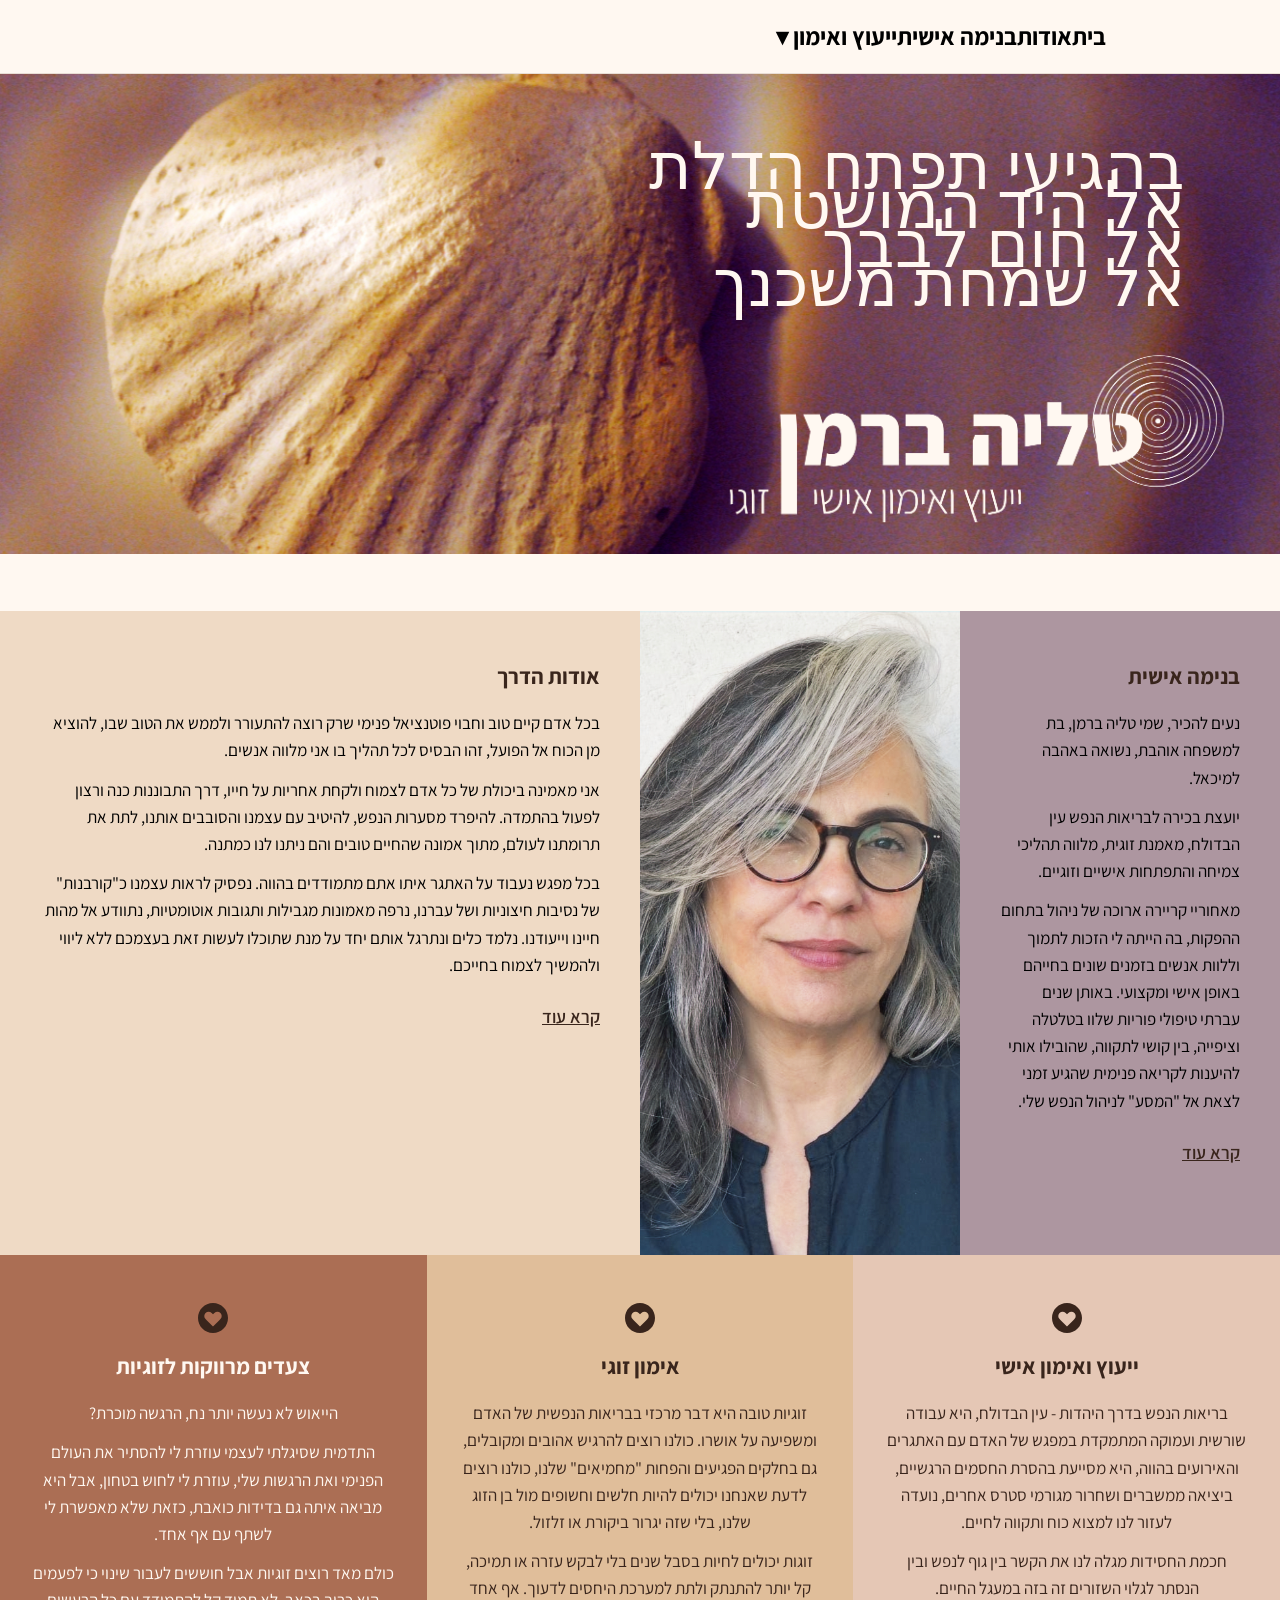
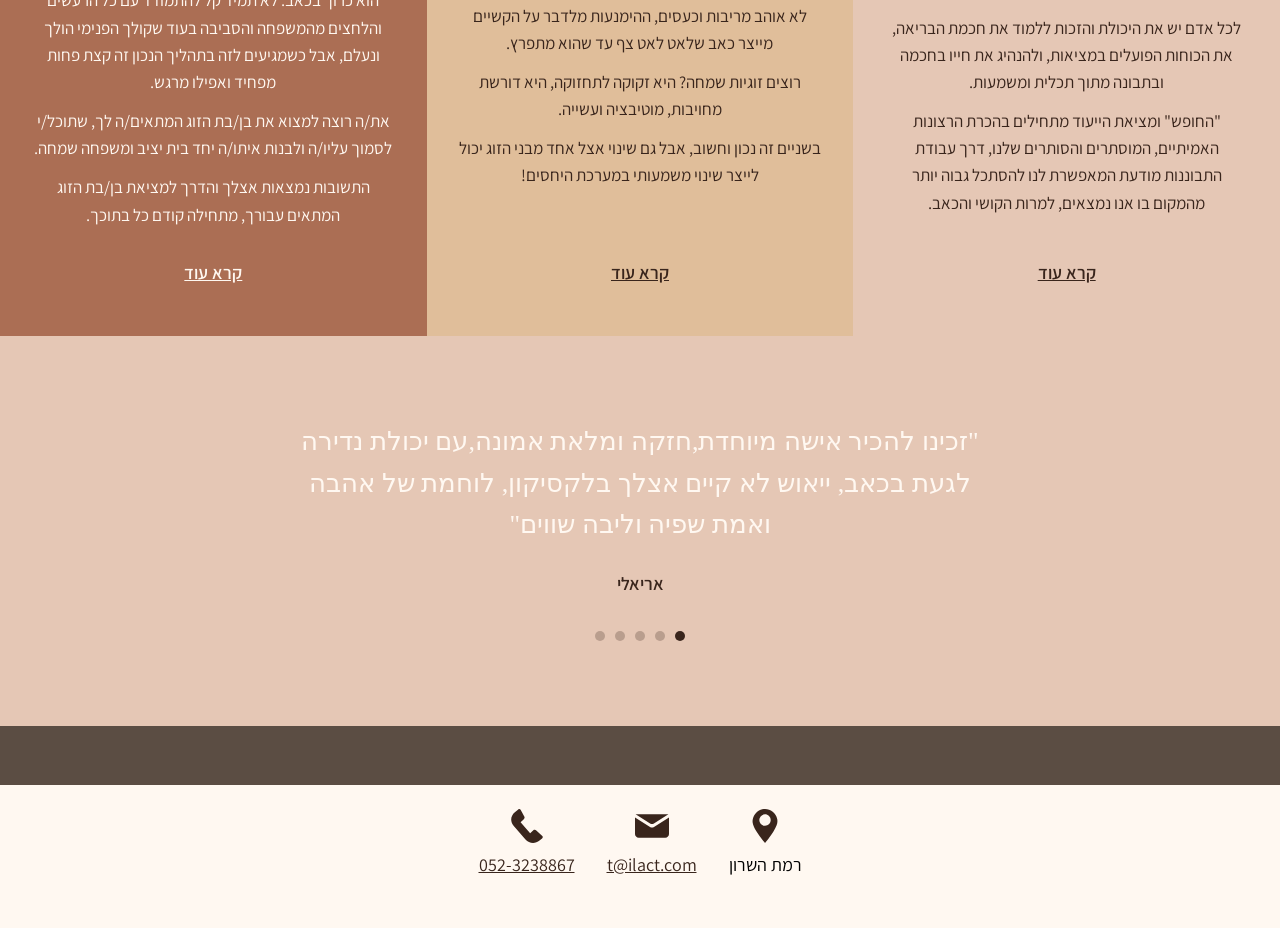
==== index.html @ 3b3e192f "fix: nav scroll behavior/spacing, hero-to-section gap, card icons, testimonials height, footer, and " ====
<!DOCTYPE html>
<html lang="he" dir="rtl">
<head>
  <meta charset="UTF-8">
  <meta name="viewport" content="width=device-width, initial-scale=1">
  <title>טליה ברמן ייעוץ ואימון אישי זוגי | עין הבדולח | רמת השרון</title>
  <meta name="description" content="טליה ברמן ייעוץ ואימון אישי זוגי, מאמינה ביכולת של כל אדם לצמוח ולקחת אחריות על חייו.">
  <meta name="google-site-verification" content="wvSyn234b7e5W_VghEFBSNyeBVhaJnIsU5LGIBHM6LA">
  <link rel="stylesheet" href="/css/style.css">
</head>
<body>

<nav class="site-nav">
  <div class="container">
    <ul class="nav-links">
      <li><a href="/">בית</a></li>
      <li><a href="/אודות-הדרך/">אודות</a></li>
      <li><a href="/אודות/">בנימה אישית</a></li>
      <li class="has-dropdown">
        <button class="dropdown-toggle" aria-expanded="false" aria-haspopup="true">ייעוץ ואימון ▾</button>
        <ul class="dropdown">
          <li><a href="/ייעוץ-אישי-עין-הבדולח/">ייעוץ אישי - עין הבדולח</a></li>
          <li><a href="/אימון-זוגי/">אימון זוגי</a></li>
          <li><a href="/מרווקות-לזוגיות/">מרווקות לזוגיות</a></li>
        </ul>
      </li>
    </ul>
  </div>
</nav>

<main>
  <div class="home-hero">
    <img class="home-hero-banner" src="/images/hero-banner.jpg" alt="">
    <p class="home-poem">
      בהגיעי תפתח הדלת<br>
      אל היד המושטת<br>
      אל חום לבבך<br>
      אל שמחת משכנך
    </p>
    <img class="home-logo" src="/images/logo.png" alt="טליה ברמן">
  </div>

  <!-- Row 1: About + Personal (2-column full-width) -->
  <div class="services-row1">
    <div class="service-col service-col--personal">
      <h2>בנימה אישית</h2>
      <p>נעים להכיר, שמי טליה ברמן, בת למשפחה אוהבת, נשואה באהבה למיכאל.</p>
      <p>יועצת בכירה לבריאות הנפש עין הבדולח, מאמנת זוגית, מלווה תהליכי צמיחה והתפתחות אישיים וזוגיים.</p>
      <p>מאחוריי קריירה ארוכה של ניהול בתחום ההפקות, בה הייתה לי הזכות לתמוך וללוות אנשים בזמנים שונים בחייהם באופן אישי ומקצועי. באותן שנים עברתי טיפולי פוריות שלוו בטלטלה וציפייה, בין קושי לתקווה, שהובילו אותי להיענות לקריאה פנימית שהגיע זמני לצאת אל "המסע" לניהול הנפש שלי.</p>
      <a class="read-more" href="/אודות/">קרא עוד</a>
    </div>
    <div class="service-col service-col--photo">
      <img src="/images/profile-photo.jpg" alt="טליה ברמן">
    </div>
    <div class="service-col service-col--about">
      <h2>אודות הדרך</h2>
      <p>בכל אדם קיים טוב וחבוי פוטנציאל פנימי שרק רוצה להתעורר ולממש את הטוב שבו, להוציא מן הכוח אל הפועל, זהו הבסיס לכל תהליך בו אני מלווה אנשים.</p>
      <p>אני מאמינה ביכולת של כל אדם לצמוח ולקחת אחריות על חייו, דרך התבוננות כנה ורצון לפעול בהתמדה. להיפרד מסערות הנפש, להיטיב עם עצמנו והסובבים אותנו, לתת את תרומתנו לעולם, מתוך אמונה שהחיים טובים והם ניתנו לנו כמתנה.</p>
      <p>בכל מפגש נעבוד על האתגר איתו אתם מתמודדים בהווה. נפסיק לראות עצמנו כ"קורבנות" של נסיבות חיצוניות ושל עברנו, נרפה מאמונות מגבילות ותגובות אוטומטיות, נתוודע אל מהות חיינו וייעודנו. נלמד כלים ונתרגל אותם יחד על מנת שתוכלו לעשות זאת בעצמכם ללא ליווי ולהמשיך לצמוח בחייכם.</p>
      <a class="read-more" href="/אודות-הדרך/">קרא עוד</a>
    </div>
  </div>

  <!-- Row 2: Three service cards (3-column full-width) -->
  <div class="services-row2">
    <div class="service-card service-card--counseling">
      <svg class="card-icon" viewBox="20 20 160 160" xmlns="http://www.w3.org/2000/svg" aria-hidden="true"><path d="M100.001 20C55.818 20 20 55.817 20 100s35.818 80 80.001 80C144.182 180 180 144.183 180 100s-35.818-80-79.999-80zm39.726 85.834l-7.253 7.254-32.472 32.472-32.472-32.472-7.256-7.254c-8.93-8.93-8.93-23.542 0-32.472s23.541-8.93 32.472 0l7.256 7.254 7.253-7.254c8.93-8.93 23.541-8.93 32.472 0s8.93 23.543 0 32.472z"/></svg>
      <h2>ייעוץ ואימון אישי</h2>
      <p>בריאות הנפש בדרך היהדות - עין הבדולח, היא עבודה שורשית ועמוקה המתמקדת במפגש של האדם עם האתגרים והאירועים בהווה, היא מסייעת בהסרת החסמים הרגשיים, ביציאה ממשברים ושחרור מגורמי סטרס אחרים, נועדה לעזור לנו למצוא כוח ותקווה לחיים.</p>
      <p>חכמת החסידות מגלה לנו את הקשר בין גוף לנפש ובין הנסתר לגלוי השזורים זה בזה במעגל החיים.</p>
      <p>לכל אדם יש את היכולת והזכות ללמוד את חכמת הבריאה, את הכוחות הפועלים במציאות, ולהנהיג את חייו בחכמה ובתבונה מתוך תכלית ומשמעות.</p>
      <p>"החופש" ומציאת הייעוד מתחילים בהכרת הרצונות האמיתיים, המוסתרים והסותרים שלנו, דרך עבודת התבוננות מודעת המאפשרת לנו להסתכל גבוה יותר מהמקום בו אנו נמצאים, למרות הקושי והכאב.</p>
      <a class="read-more" href="/ייעוץ-אישי-עין-הבדולח/">קרא עוד</a>
    </div>
    <div class="service-card service-card--couples">
      <svg class="card-icon" viewBox="20 20 160 160" xmlns="http://www.w3.org/2000/svg" aria-hidden="true"><path d="M100.001 20C55.818 20 20 55.817 20 100s35.818 80 80.001 80C144.182 180 180 144.183 180 100s-35.818-80-79.999-80zm39.726 85.834l-7.253 7.254-32.472 32.472-32.472-32.472-7.256-7.254c-8.93-8.93-8.93-23.542 0-32.472s23.541-8.93 32.472 0l7.256 7.254 7.253-7.254c8.93-8.93 23.541-8.93 32.472 0s8.93 23.543 0 32.472z"/></svg>
      <h2>אימון זוגי</h2>
      <p>זוגיות טובה היא דבר מרכזי בבריאות הנפשית של האדם ומשפיעה על אושרו. כולנו רוצים להרגיש אהובים ומקובלים, גם בחלקים הפגיעים והפחות "מחמיאים" שלנו, כולנו רוצים לדעת שאנחנו יכולים להיות חלשים וחשופים מול בן הזוג שלנו, בלי שזה יגרור ביקורת או זלזול.</p>
      <p>זוגות יכולים לחיות בסבל שנים בלי לבקש עזרה או תמיכה, קל יותר להתנתק ולתת למערכת היחסים לדעוך. אף אחד לא אוהב מריבות וכעסים, ההימנעות מלדבר על הקשיים מייצר כאב שלאט לאט צף עד שהוא מתפרץ.</p>
      <p>רוצים זוגיות שמחה? היא זקוקה לתחזוקה, היא דורשת מחויבות, מוטיבציה ועשייה.</p>
      <p>בשניים זה נכון וחשוב, אבל גם שינוי אצל אחד מבני הזוג יכול לייצר שינוי משמעותי במערכת היחסים!</p>
      <a class="read-more" href="/אימון-זוגי/">קרא עוד</a>
    </div>
    <div class="service-card service-card--singles">
      <svg class="card-icon" viewBox="20 20 160 160" xmlns="http://www.w3.org/2000/svg" aria-hidden="true"><path d="M100.001 20C55.818 20 20 55.817 20 100s35.818 80 80.001 80C144.182 180 180 144.183 180 100s-35.818-80-79.999-80zm39.726 85.834l-7.253 7.254-32.472 32.472-32.472-32.472-7.256-7.254c-8.93-8.93-8.93-23.542 0-32.472s23.541-8.93 32.472 0l7.256 7.254 7.253-7.254c8.93-8.93 23.541-8.93 32.472 0s8.93 23.543 0 32.472z"/></svg>
      <h2>צעדים מרווקות לזוגיות</h2>
      <p>הייאוש לא נעשה יותר נח, הרגשה מוכרת?</p>
      <p>התדמית שסיגלתי לעצמי עוזרת לי להסתיר את העולם הפנימי ואת הרגשות שלי, עוזרת לי לחוש בטחון, אבל היא מביאה איתה גם בדידות כואבת, כזאת שלא מאפשרת לי לשתף עם אף אחד.</p>
      <p>כולם מאד רוצים זוגיות אבל חוששים לעבור שינוי כי לפעמים הוא כרוך בכאב. לא תמיד קל להתמודד עם כל הרעשים והלחצים מהמשפחה והסביבה בעוד שקולך הפנימי הולך ונעלם, אבל כשמגיעים לזה בתהליך הנכון זה קצת פחות מפחיד ואפילו מרגש.</p>
      <p>את/ה רוצה למצוא את בן/בת הזוג המתאים/ה לך, שתוכל/י לסמוך עליו/ה ולבנות איתו/ה יחד בית יציב ומשפחה שמחה.</p>
      <p>התשובות נמצאות אצלך והדרך למציאת בן/בת הזוג המתאים עבורך, מתחילה קודם כל בתוכך.</p>
      <a class="read-more" href="/מרווקות-לזוגיות/">קרא עוד</a>
    </div>
  </div>

  <section class="testimonials">
    <div class="testimonial-slide active">
      <blockquote>"זכינו להכיר אישה מיוחדת,חזקה ומלאת אמונה,עם יכולת נדירה לגעת בכאב, ייאוש לא קיים אצלך בלקסיקון, לוחמת של אהבה ואמת שפיה וליבה שווים"</blockquote>
      <cite>אריאלי</cite>
    </div>
    <div class="testimonial-slide">
      <blockquote>"תודה על אוזן קשבת, למדתי איתך וממך הרבה על עצמי, אני מאוד מעריכה אותך על האמת הפשוטה והכנות שבך"</blockquote>
      <cite>ענבר</cite>
    </div>
    <div class="testimonial-slide">
      <blockquote>"טליה השיחות שלנו תמיד עושות רק טוב, אני רוצה להגיד תודה על התמיכה הרגשית והרוחנית, על הדרך שעברתי , בשבילי זה היה בום (כמו שהילי אומרת)"</blockquote>
      <cite>שרון</cite>
    </div>
    <div class="testimonial-slide">
      <blockquote>"בהמלצת חבר הגעתי סקפטי לגמרי, לא היה פשוט עבורי להיפתח אבל הופתעתי מהאמון שנתתי בך, תודה על הסבלנות."</blockquote>
      <cite>חגי</cite>
    </div>
    <div class="testimonial-slide">
      <blockquote>"הגעתי אלייך אחרי משבר בזוגיות, מצאתי את עצמי יושבת ובוכה, עם כאב פנימי ובלבול גדול. הושטת לי יד ומשכת אותי למעלה, מכל מפגש יצאתי חזקה יותר ומלאת תקווה. תודה לך טליה אהובה, אין לי ספק שזאת המתנה הכי טובה שיכלתי לתת לעצמי לגיל 38"</blockquote>
      <cite>אפרת</cite>
    </div>
    <div class="testimonial-dots" aria-hidden="true">
      <button class="active" aria-label="עדות 1"></button>
      <button aria-label="עדות 2"></button>
      <button aria-label="עדות 3"></button>
      <button aria-label="עדות 4"></button>
      <button aria-label="עדות 5"></button>
    </div>
  </section>

  <section class="shave-kriya" id="shave-kriya">
    <div class="container">
      <h2>שווה קריאה</h2>
      <ul class="shave-kriya-icons">
        <li><a href="/אחיזה/"><span class="kriya-icon">♥</span><span class="kriya-label">אחיזה</span></a></li>
        <li><a href="/מתח/"><span class="kriya-icon">♥</span><span class="kriya-label">מתח</span></a></li>
        <li><a href="/יחסים/"><span class="kriya-icon">♥</span><span class="kriya-label">יחסים</span></a></li>
        <li><a href="/עצמי/"><span class="kriya-icon">♥</span><span class="kriya-label">עצמי</span></a></li>
      </ul>
    </div>
  </section>

</main>

<footer class="site-footer">
  <div class="container">
    <div class="footer-contact">
      <span class="footer-item">
        <svg viewBox="41.501 20 116.999 160.001" xmlns="http://www.w3.org/2000/svg" class="footer-icon" aria-hidden="true"><path d="M157.367 66.82c-3.105-14.146-10.205-25.614-21.1-34.083-14.606-11.356-31.093-15.144-48.998-11.261-10.993 2.385-20.647 7.708-28.696 15.821-8.462 8.531-13.882 18.86-16.109 30.7-1.122 5.953-1.262 11.473-.43 16.874.862 5.609 2.729 10.685 4.442 14.912 4.273 10.539 9.918 20.076 14.358 27.205 8.241 13.235 17.874 26.672 29.45 41.082a248.399 248.399 0 0 0 3.199 3.874l6.694 8.057 5.455-6.944c13.755-16.57 25.171-32.357 34.9-48.262 6.309-10.316 10.816-19.203 14.182-27.969 3.898-10.164 4.793-20.259 2.653-30.006zM119.04 91.152c-5.093 5.141-11.835 7.976-18.984 7.983h-.025c-14.797.001-26.848-12.115-26.872-27.02-.023-14.812 11.962-26.911 26.717-26.972 7.134-.006 13.868 2.764 18.978 7.868 5.141 5.136 7.982 11.955 8 19.2.019 7.109-2.756 13.835-7.814 18.941z"/></svg>
        רמת השרון
      </span>
      <span class="footer-item">
        <svg viewBox="20 44.5 160 110.999" xmlns="http://www.w3.org/2000/svg" class="footer-icon" aria-hidden="true">
          <path d="M109.336 104.331a17.481 17.481 0 0 1-18.671 0L20.222 59.784H20v78.442c0 9.54 7.784 17.273 17.386 17.273h125.228c9.602 0 17.386-7.733 17.386-17.273V59.784h-.222l-70.442 44.547z"/>
          <path d="M22.578 44.5l.215.125 68.173 43.111a16.917 16.917 0 0 0 18.069 0l68.173-43.111.215-.125H22.578z"/>
        </svg>
        <a href="mailto:t@ilact.com">t@ilact.com</a>
      </span>
      <span class="footer-item">
        <svg viewBox="25.849 20.098 148.61 159.903" xmlns="http://www.w3.org/2000/svg" class="footer-icon" aria-hidden="true"><path fill-rule="evenodd" clip-rule="evenodd" d="M70.759 24.278c-2.483-4.574-7.721-5.499-11.759-2.255L43 35.18c-20.174 16.202-23.035 44.171-6 63.76l56 64.772c17.02 19.572 46.23 21.812 66 5.06l12-10.121c3.953-3.35 4.827-8.637 1-12.145l-28-25.301c-3.815-3.497-9.893-4.152-14-1.012l-15 14.169-45-51.616L84 69.59c4-3.036 6-9.109 4-13.157L70.759 24.278z"/></svg>
        <a href="tel:052-3238867">052-3238867</a>
      </span>
    </div>
  </div>
</footer>

<script>
document.querySelectorAll('.dropdown-toggle').forEach(btn => {
  btn.addEventListener('click', () => {
    const li = btn.closest('.has-dropdown');
    const open = li.classList.toggle('open');
    btn.setAttribute('aria-expanded', open);
  });
});

(function() {
  const slides = document.querySelectorAll('.testimonial-slide');
  const dots = document.querySelectorAll('.testimonial-dots button');
  let current = 0;

  function show(n) {
    slides[current].classList.remove('active');
    dots[current].classList.remove('active');
    current = (n + slides.length) % slides.length;
    slides[current].classList.add('active');
    dots[current].classList.add('active');
  }

  dots.forEach((dot, i) => dot.addEventListener('click', () => show(i)));
  setInterval(() => show(current + 1), 5000);
})();
</script>

</body>
</html>
---- css/style.css ----
/* ── Fonts ── */
@font-face {
  font-family: 'Assistant';
  src: url('/fonts/Assistant-Regular.woff2') format('woff2');
  font-weight: 400;
  font-style: normal;
  font-display: swap;
}
@font-face {
  font-family: 'Assistant';
  src: url('/fonts/Assistant-SemiBold.woff2') format('woff2');
  font-weight: 600;
  font-style: normal;
  font-display: swap;
}
@font-face {
  font-family: 'Assistant';
  src: url('/fonts/Assistant-Bold.woff2') format('woff2');
  font-weight: 700;
  font-style: normal;
  font-display: swap;
}
@font-face {
  font-family: 'Adler';
  src: url('/fonts/Adler.woff2') format('woff2');
  font-weight: 400;
  font-style: normal;
  font-display: swap;
}
@font-face {
  font-family: 'Solitreo';
  src: url('/fonts/Solitreo-Regular.woff2') format('woff2');
  font-weight: 400;
  font-style: normal;
  font-display: swap;
}

/* ── Reset & Base ── */
*, *::before, *::after { box-sizing: border-box; margin: 0; padding: 0; }

html {
  direction: rtl;
}

body {
  font-family: 'Assistant', Arial, Helvetica, sans-serif;
  font-size: 18px;
  line-height: 1.6;
  color: #000000;
  background-color: #FFF8F1;
}

a { color: #39251C; text-decoration: none; }
a:hover { text-decoration: underline; }

img { max-width: 100%; height: auto; display: block; }

/* ── Layout ── */
.container {
  max-width: 980px;
  margin: 0 auto;
  padding: 0 24px;
}

/* ── Navigation ── */
.site-nav {
  background-color: #FFF8F1;
  border-bottom: 1px solid #e8ddd4;
}

.site-nav .container {
  display: flex;
  align-items: center;
  justify-content: flex-start;
  height: 73px;
}

.nav-links {
  list-style: none;
  display: flex;
  align-items: center;
  gap: 0;
  margin-left: auto;
}

.nav-links > li {
  position: relative;
}

.nav-links a,
.nav-links .dropdown-toggle {
  display: block;
  padding: 0;
  font-size: 24px;
  font-weight: 700;
  line-height: 59px;
  color: #000;
  white-space: nowrap;
  cursor: pointer;
  background: none;
  border: none;
  font-family: inherit;
}

.nav-links a:hover,
.nav-links .dropdown-toggle:hover { color: #39251C; text-decoration: none; }

/* Dropdown */
.nav-links .has-dropdown { position: relative; }

.nav-links .dropdown {
  display: none;
  position: absolute;
  top: 100%;
  right: 0;
  background: #FFF8F1;
  border: 1px solid #e8ddd4;
  list-style: none;
  min-width: 200px;
  z-index: 200;
}

.nav-links .has-dropdown:hover .dropdown,
.nav-links .has-dropdown.open .dropdown { display: block; }

.nav-links .dropdown li a {
  padding: 10px 16px;
  font-weight: 400;
  display: block;
}

.nav-links .dropdown li a:hover { background: #f0e8e0; }

/* ── Page Hero / Banner ── */
.page-hero {
  width: 100%;
  max-height: 320px;
  overflow: hidden;
}

.page-hero img {
  width: 100%;
  object-fit: cover;
}

/* ── Page Content ── */
.page-content {
  padding: 48px 0;
}

.page-content h1 {
  font-size: 32px;
  font-weight: 700;
  margin-bottom: 24px;
  color: #39251C;
}

.page-content h2 {
  font-size: 24px;
  font-weight: 700;
  margin: 32px 0 16px;
  color: #39251C;
}

.page-content p {
  margin-bottom: 16px;
  font-size: 18px;
}

.page-content ul {
  margin: 0 24px 16px 0;
}

.page-content ul li {
  margin-bottom: 8px;
}

/* ── Home Hero ── */
.home-hero {
  position: relative;
  text-align: center;
  overflow: hidden;
}

.home-hero-banner {
  width: 100%;
  height: 480px;
  object-fit: cover;
  display: block;
}

.home-logo {
  position: absolute;
  top: 94px;
  right: -78px;
  left: auto;
  bottom: auto;
  transform: none;
  width: 780px;
  max-width: none;
}

.home-poem {
  position: absolute;
  top: 74px;
  right: 95px;
  font-family: 'Solitreo', cursive;
  font-size: 65px;
  line-height: 39px;
  color: #FFF8F1;
  text-align: right;
  max-width: none;
  padding: 0;
}

/* ── Home Service Sections ── */
.services-row1 {
  display: flex;
  width: 100%;
  min-height: 644px;
  margin-top: 57px;
}

.service-col {
  flex: 0 0 25%;
  min-width: 0;
  padding: 48px 40px;
}

.service-col--personal {
  background: #AD96A0;
}

.service-col--photo {
  flex: 0 0 25%;
  padding: 0;
  background: #82533D;
}

.service-col--photo img {
  width: 100%;
  height: 100%;
  object-fit: cover;
  display: block;
}

.service-col--about {
  flex: 0 0 50%;
  background: rgba(224, 190, 154, 0.5);
}

.service-col h2 {
  font-size: 22px;
  font-weight: 700;
  margin-bottom: 16px;
  color: #39251C;
}

.service-col p { font-size: 17px; margin-bottom: 12px; }

/* 3-column service cards */
.services-row2 {
  display: flex;
  width: 100%;
  min-height: 681px;
}

.service-card {
  flex: 1;
  padding: 48px 32px;
  display: flex;
  flex-direction: column;
  align-items: center;
  text-align: center;
}

.service-card--counseling { background: #E5C7B5; color: #39251C; }
.service-card--couples    { background: #E0BE9A; color: #39251C; }
.service-card--singles    { background: #AB6E54; color: #FFF8F1; }

.card-icon {
  width: 30px;
  height: 30px;
  margin-bottom: 16px;
  fill: #39251C;
}

.service-card h2 {
  font-size: 22px;
  font-weight: 700;
  margin-bottom: 16px;
}

.service-card p { font-size: 17px; margin-bottom: 12px; }

.service-card .read-more { margin-top: auto; }
.service-card--singles .read-more { color: #FFF8F1; }

.read-more {
  display: inline-block;
  margin-top: 12px;
  color: #39251C;
  font-weight: 600;
  text-decoration: underline;
}

/* ── Testimonials Carousel ── */
.testimonials {
  background: #E5C7B5;
  color: #39251C;
  padding: 64px 24px;
  min-height: 390px;
  display: flex;
  flex-direction: column;
  justify-content: center;
  text-align: center;
}

.testimonials h2 {
  color: #39251C;
  margin-bottom: 32px;
  font-size: 24px;
}

.testimonial-slide {
  display: none;
  max-width: 700px;
  margin: 0 auto;
  opacity: 0;
  transition: opacity 0.6s ease;
}

.testimonial-slide.active {
  display: block;
  opacity: 1;
}

.testimonial-slide blockquote {
  font-family: 'Adler', cursive;
  font-size: 26px;
  line-height: 1.6;
  margin-bottom: 24px;
  color: #FFF8F1;
}

.testimonial-slide cite {
  font-style: normal;
  font-weight: 600;
  font-size: 18px;
}

.testimonial-dots {
  display: flex;
  justify-content: center;
  gap: 10px;
  margin-top: 32px;
}

.testimonial-dots button {
  width: 10px;
  height: 10px;
  border-radius: 50%;
  border: none;
  background: rgba(57, 37, 28, 0.25);
  cursor: pointer;
  padding: 0;
}

.testimonial-dots button.active { background: #39251C; }

/* ── שווה קריאה (hidden, preserved for future) ── */
.shave-kriya {
  display: none;
  background: #FFF8F1;
  padding: 64px 0;
  text-align: center;
}

.shave-kriya h2 {
  font-size: 24px;
  font-weight: 700;
  color: #39251C;
  margin-bottom: 40px;
}

.shave-kriya-icons {
  list-style: none;
  display: flex;
  justify-content: center;
  gap: 40px;
  flex-wrap: wrap;
}

.shave-kriya-icons li a {
  display: flex;
  flex-direction: column;
  align-items: center;
  gap: 10px;
  color: #39251C;
  text-decoration: none;
}

.shave-kriya-icons li a:hover { text-decoration: none; }

.kriya-icon {
  display: flex;
  align-items: center;
  justify-content: center;
  width: 72px;
  height: 72px;
  border-radius: 50%;
  background: #AB6E54;
  color: #FFF8F1;
  font-size: 26px;
}

.kriya-label {
  font-size: 15px;
  font-weight: 600;
}

/* ── Footer ── */
.site-footer {
  background: #FFF8F1;
  color: #000000;
  padding: 0 0 32px;
  text-align: center;
  font-size: 18px;
  position: relative;
}

.site-footer::before {
  content: '';
  display: block;
  height: 59px;
  background: #5B4D43;
  margin-bottom: 24px;
}

.site-footer a { color: #39251C; text-decoration: underline; }

.footer-contact {
  display: flex;
  justify-content: center;
  gap: 32px;
  flex-wrap: wrap;
  margin-bottom: 16px;
}

.footer-item {
  display: flex;
  flex-direction: column;
  align-items: center;
  gap: 8px;
}

.footer-icon {
  width: 34px;
  height: 34px;
  fill: currentColor;
  color: #39251C;
}

/* ── Responsive ── */
@media (max-width: 768px) {
  .services-row1, .services-row2 { flex-direction: column; min-height: 0; }
  .service-col--photo { height: 240px; }
  .nav-links { gap: 0; }
  .nav-links a, .nav-links .dropdown-toggle { padding: 8px 6px; font-size: 13px; }
  .home-hero-banner { height: 280px; }
  .home-poem { font-size: 14px; top: 12px; right: 12px; max-width: 160px; }
  .testimonial-slide blockquote { font-size: 20px; }
}
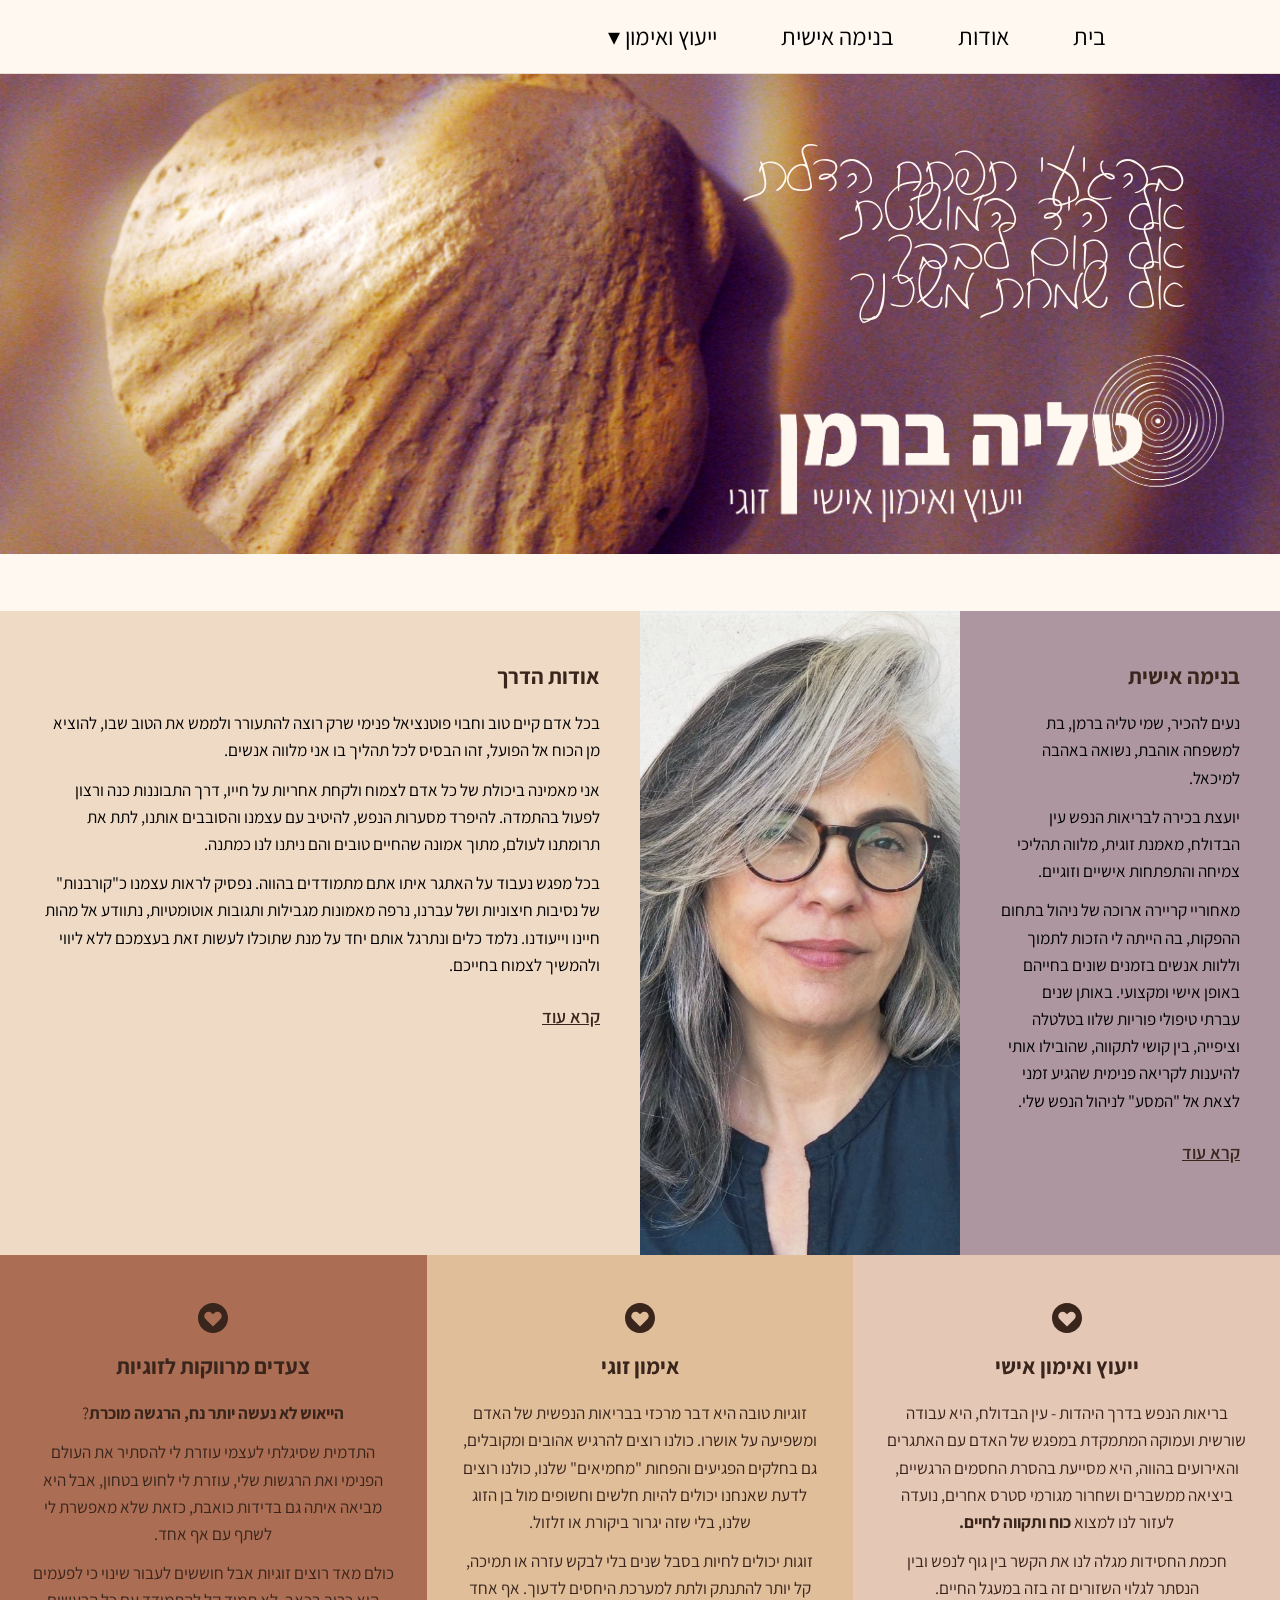
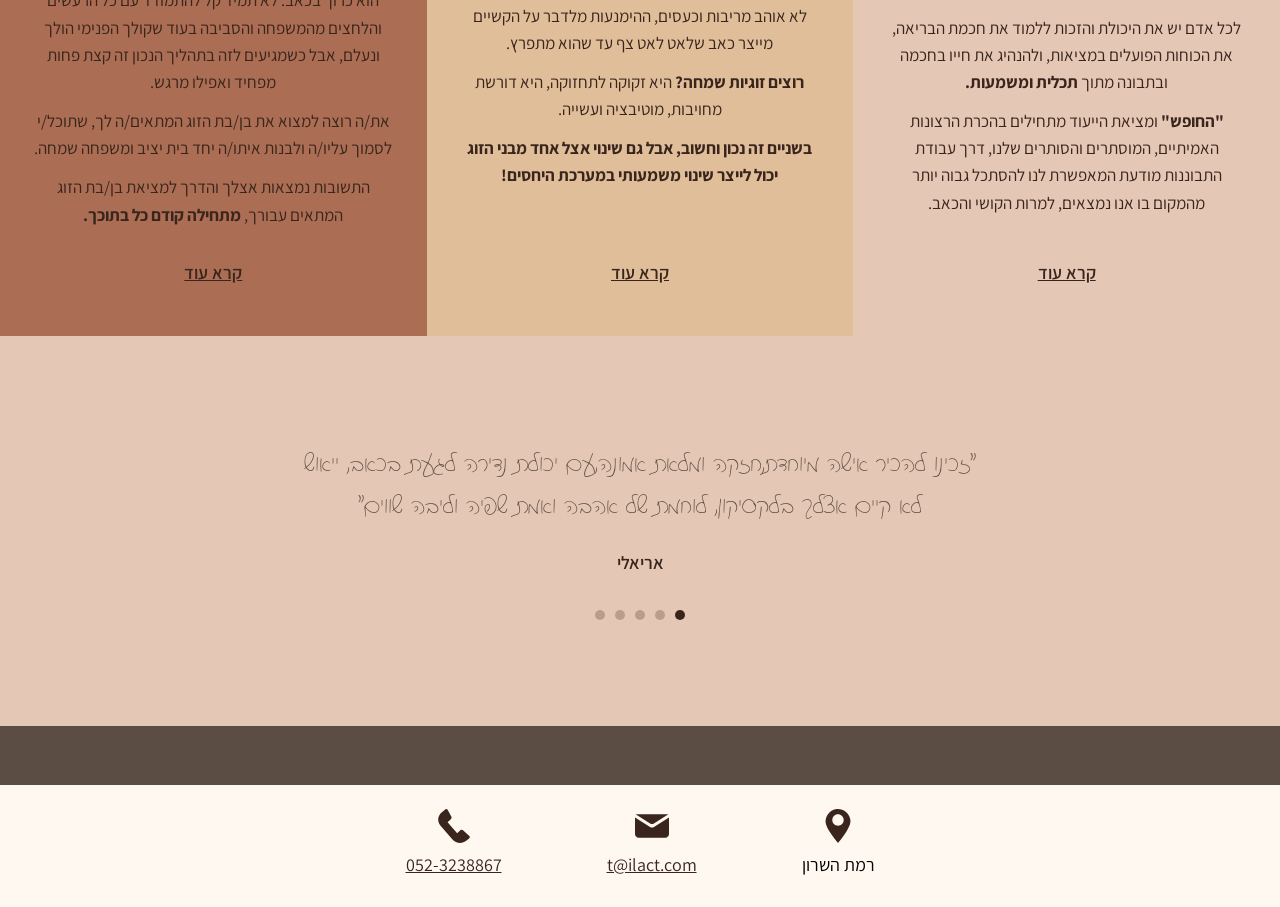
==== commit a4491961: "fix: restore missing bold formatting the previous sweep's method missed The Issue 17 sweep checked i" ====
--- a/index.html
+++ b/index.html
@@ -66,10 +66,10 @@
     <div class="service-card service-card--counseling">
       <svg class="card-icon" viewBox="20 20 160 160" xmlns="http://www.w3.org/2000/svg" aria-hidden="true"><path d="M100.001 20C55.818 20 20 55.817 20 100s35.818 80 80.001 80C144.182 180 180 144.183 180 100s-35.818-80-79.999-80zm39.726 85.834l-7.253 7.254-32.472 32.472-32.472-32.472-7.256-7.254c-8.93-8.93-8.93-23.542 0-32.472s23.541-8.93 32.472 0l7.256 7.254 7.253-7.254c8.93-8.93 23.541-8.93 32.472 0s8.93 23.543 0 32.472z"/></svg>
       <h2>ייעוץ ואימון אישי</h2>
-      <p>בריאות הנפש בדרך היהדות - עין הבדולח, היא עבודה שורשית ועמוקה המתמקדת במפגש של האדם עם האתגרים והאירועים בהווה, היא מסייעת בהסרת החסמים הרגשיים, ביציאה ממשברים ושחרור מגורמי סטרס אחרים, נועדה לעזור לנו למצוא כוח ותקווה לחיים.</p>
+      <p>בריאות הנפש בדרך היהדות - עין הבדולח, היא עבודה שורשית ועמוקה המתמקדת במפגש של האדם עם האתגרים והאירועים בהווה, היא מסייעת בהסרת החסמים הרגשיים, ביציאה ממשברים ושחרור מגורמי סטרס אחרים, נועדה לעזור לנו למצוא <strong>כוח ותקווה לחיים.</strong></p>
       <p>חכמת החסידות מגלה לנו את הקשר בין גוף לנפש ובין הנסתר לגלוי השזורים זה בזה במעגל החיים.</p>
-      <p>לכל אדם יש את היכולת והזכות ללמוד את חכמת הבריאה, את הכוחות הפועלים במציאות, ולהנהיג את חייו בחכמה ובתבונה מתוך תכלית ומשמעות.</p>
-      <p>"החופש" ומציאת הייעוד מתחילים בהכרת הרצונות האמיתיים, המוסתרים והסותרים שלנו, דרך עבודת התבוננות מודעת המאפשרת לנו להסתכל גבוה יותר מהמקום בו אנו נמצאים, למרות הקושי והכאב.</p>
+      <p>לכל אדם יש את היכולת והזכות ללמוד את חכמת הבריאה, את הכוחות הפועלים במציאות, ולהנהיג את חייו בחכמה ובתבונה מתוך <strong>תכלית ומשמעות.</strong></p>
+      <p><strong>"החופש"</strong> ומציאת הייעוד מתחילים בהכרת הרצונות האמיתיים, המוסתרים והסותרים שלנו, דרך עבודת התבוננות מודעת המאפשרת לנו להסתכל גבוה יותר מהמקום בו אנו נמצאים, למרות הקושי והכאב.</p>
       <a class="read-more" href="/ייעוץ-אישי-עין-הבדולח/">קרא עוד</a>
     </div>
     <div class="service-card service-card--couples">
@@ -77,18 +77,18 @@
       <h2>אימון זוגי</h2>
       <p>זוגיות טובה היא דבר מרכזי בבריאות הנפשית של האדם ומשפיעה על אושרו. כולנו רוצים להרגיש אהובים ומקובלים, גם בחלקים הפגיעים והפחות "מחמיאים" שלנו, כולנו רוצים לדעת שאנחנו יכולים להיות חלשים וחשופים מול בן הזוג שלנו, בלי שזה יגרור ביקורת או זלזול.</p>
       <p>זוגות יכולים לחיות בסבל שנים בלי לבקש עזרה או תמיכה, קל יותר להתנתק ולתת למערכת היחסים לדעוך. אף אחד לא אוהב מריבות וכעסים, ההימנעות מלדבר על הקשיים מייצר כאב שלאט לאט צף עד שהוא מתפרץ.</p>
-      <p>רוצים זוגיות שמחה? היא זקוקה לתחזוקה, היא דורשת מחויבות, מוטיבציה ועשייה.</p>
-      <p>בשניים זה נכון וחשוב, אבל גם שינוי אצל אחד מבני הזוג יכול לייצר שינוי משמעותי במערכת היחסים!</p>
+      <p><strong>רוצים זוגיות שמחה?</strong> היא זקוקה לתחזוקה, היא דורשת מחויבות, מוטיבציה ועשייה.</p>
+      <p><strong>בשניים זה נכון וחשוב, אבל גם שינוי אצל אחד מבני הזוג יכול לייצר שינוי משמעותי במערכת היחסים!</strong></p>
       <a class="read-more" href="/אימון-זוגי/">קרא עוד</a>
     </div>
     <div class="service-card service-card--singles">
       <svg class="card-icon" viewBox="20 20 160 160" xmlns="http://www.w3.org/2000/svg" aria-hidden="true"><path d="M100.001 20C55.818 20 20 55.817 20 100s35.818 80 80.001 80C144.182 180 180 144.183 180 100s-35.818-80-79.999-80zm39.726 85.834l-7.253 7.254-32.472 32.472-32.472-32.472-7.256-7.254c-8.93-8.93-8.93-23.542 0-32.472s23.541-8.93 32.472 0l7.256 7.254 7.253-7.254c8.93-8.93 23.541-8.93 32.472 0s8.93 23.543 0 32.472z"/></svg>
       <h2>צעדים מרווקות לזוגיות</h2>
-      <p>הייאוש לא נעשה יותר נח, הרגשה מוכרת?</p>
+      <p><strong>הייאוש לא נעשה יותר נח, הרגשה מוכרת</strong>?</p>
       <p>התדמית שסיגלתי לעצמי עוזרת לי להסתיר את העולם הפנימי ואת הרגשות שלי, עוזרת לי לחוש בטחון, אבל היא מביאה איתה גם בדידות כואבת, כזאת שלא מאפשרת לי לשתף עם אף אחד.</p>
       <p>כולם מאד רוצים זוגיות אבל חוששים לעבור שינוי כי לפעמים הוא כרוך בכאב. לא תמיד קל להתמודד עם כל הרעשים והלחצים מהמשפחה והסביבה בעוד שקולך הפנימי הולך ונעלם, אבל כשמגיעים לזה בתהליך הנכון זה קצת פחות מפחיד ואפילו מרגש.</p>
       <p>את/ה רוצה למצוא את בן/בת הזוג המתאים/ה לך, שתוכל/י לסמוך עליו/ה ולבנות איתו/ה יחד בית יציב ומשפחה שמחה.</p>
-      <p>התשובות נמצאות אצלך והדרך למציאת בן/בת הזוג המתאים עבורך, מתחילה קודם כל בתוכך.</p>
+      <p>התשובות נמצאות אצלך והדרך למציאת בן/בת הזוג המתאים עבורך, <strong>מתחילה קודם כל בתוכך.</strong></p>
       <a class="read-more" href="/מרווקות-לזוגיות/">קרא עוד</a>
     </div>
   </div>
--- a/css/style.css
+++ b/css/style.css
@@ -21,15 +21,8 @@
   font-display: swap;
 }
 @font-face {
-  font-family: 'Adler';
-  src: url('/fonts/Adler.woff2') format('woff2');
-  font-weight: 400;
-  font-style: normal;
-  font-display: swap;
-}
-@font-face {
-  font-family: 'Solitreo';
-  src: url('/fonts/Solitreo-Regular.woff2') format('woff2');
+  font-family: 'DanaYad';
+  src: url('/fonts/DanaYad-Regular.woff') format('woff');
   font-weight: 400;
   font-style: normal;
   font-display: swap;
@@ -79,7 +72,7 @@
   list-style: none;
   display: flex;
   align-items: center;
-  gap: 0;
+  gap: 64px;
   margin-left: auto;
 }
 
@@ -92,7 +85,7 @@
   display: block;
   padding: 0;
   font-size: 24px;
-  font-weight: 700;
+  font-weight: 400;
   line-height: 59px;
   color: #000;
   white-space: nowrap;
@@ -204,7 +197,7 @@
   position: absolute;
   top: 74px;
   right: 95px;
-  font-family: 'Solitreo', cursive;
+  font-family: 'DanaYad', cursive;
   font-size: 65px;
   line-height: 39px;
   color: #FFF8F1;
@@ -276,7 +269,7 @@
 
 .service-card--counseling { background: #E5C7B5; color: #39251C; }
 .service-card--couples    { background: #E0BE9A; color: #39251C; }
-.service-card--singles    { background: #AB6E54; color: #FFF8F1; }
+.service-card--singles    { background: #AB6E54; color: #39251C; }
 
 .card-icon {
   width: 30px;
@@ -294,7 +287,6 @@
 .service-card p { font-size: 17px; margin-bottom: 12px; }
 
 .service-card .read-more { margin-top: auto; }
-.service-card--singles .read-more { color: #FFF8F1; }
 
 .read-more {
   display: inline-block;
@@ -336,11 +328,11 @@
 }
 
 .testimonial-slide blockquote {
-  font-family: 'Adler', cursive;
+  font-family: 'DanaYad', cursive;
   font-size: 26px;
   line-height: 1.6;
   margin-bottom: 24px;
-  color: #FFF8F1;
+  color: #5B4D43;
 }
 
 .testimonial-slide cite {
@@ -423,7 +415,7 @@
 .site-footer {
   background: #FFF8F1;
   color: #000000;
-  padding: 0 0 32px;
+  padding: 0 0 19px;
   text-align: center;
   font-size: 18px;
   position: relative;
@@ -442,9 +434,9 @@
 .footer-contact {
   display: flex;
   justify-content: center;
-  gap: 32px;
+  gap: 105px;
   flex-wrap: wrap;
-  margin-bottom: 16px;
+  margin-bottom: 8px;
 }
 
 .footer-item {
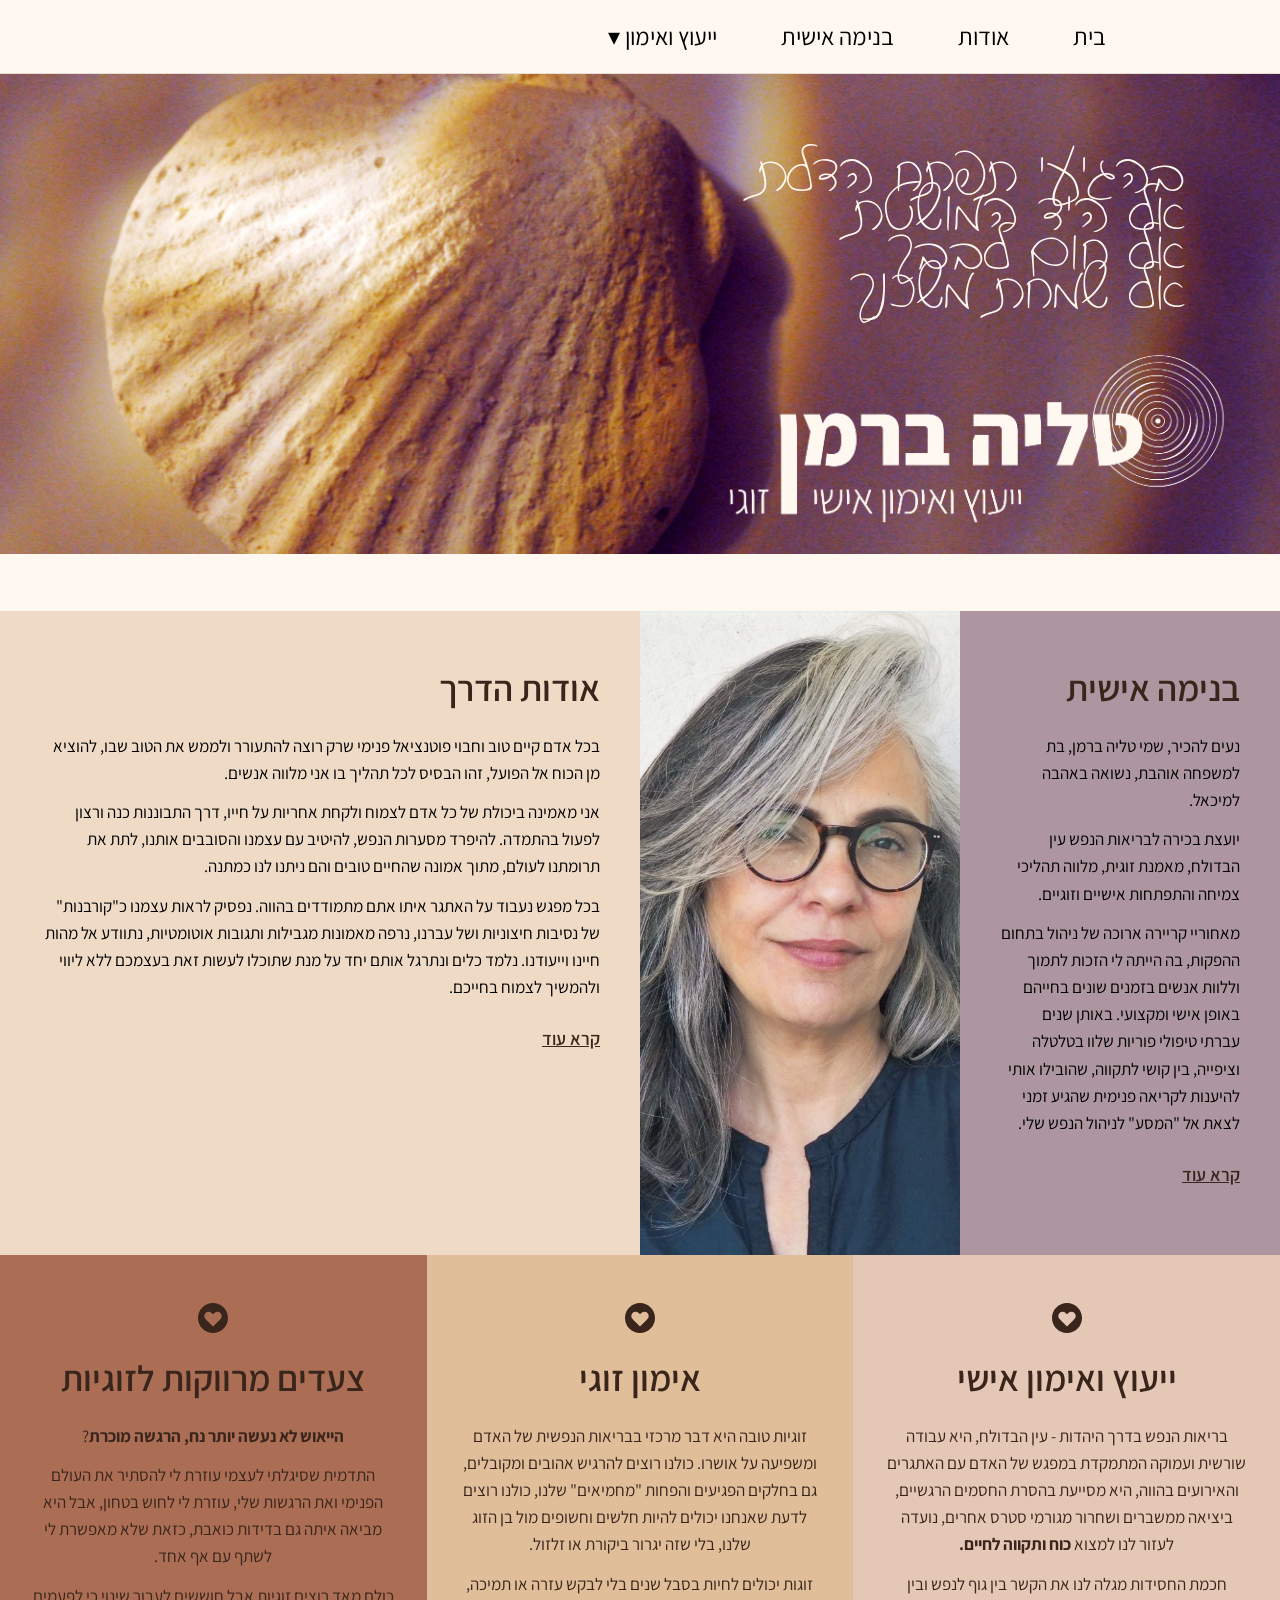
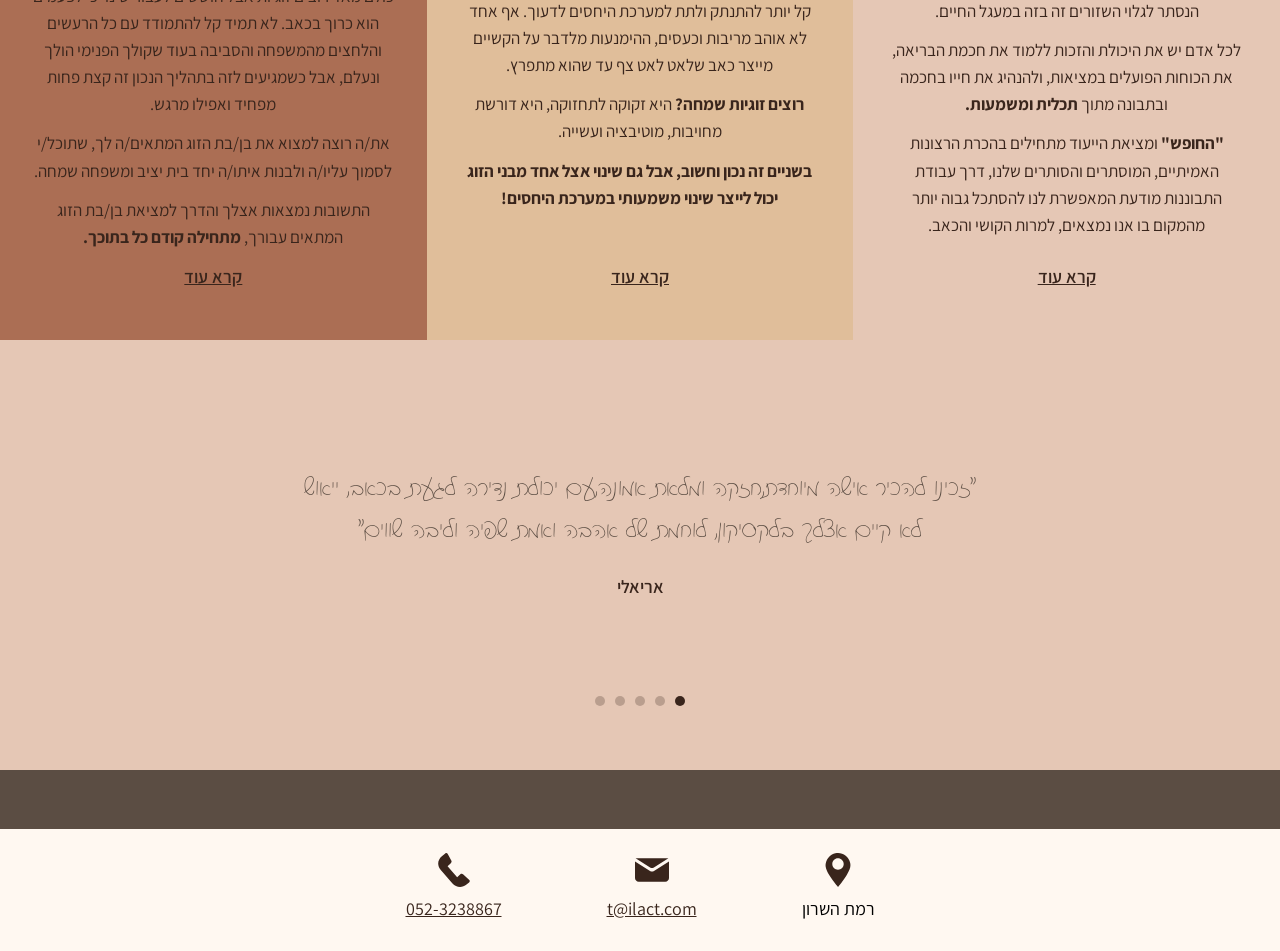
==== commit be0b073f: "feat: recreate testimonials slide transition (enters right, exits left) Live Wix uses the View Trans" ====
--- a/index.html
+++ b/index.html
@@ -94,25 +94,27 @@
   </div>
 
   <section class="testimonials">
-    <div class="testimonial-slide active">
-      <blockquote>"זכינו להכיר אישה מיוחדת,חזקה ומלאת אמונה,עם יכולת נדירה לגעת בכאב, ייאוש לא קיים אצלך בלקסיקון, לוחמת של אהבה ואמת שפיה וליבה שווים"</blockquote>
-      <cite>אריאלי</cite>
-    </div>
-    <div class="testimonial-slide">
-      <blockquote>"תודה על אוזן קשבת, למדתי איתך וממך הרבה על עצמי, אני מאוד מעריכה אותך על האמת הפשוטה והכנות שבך"</blockquote>
-      <cite>ענבר</cite>
-    </div>
-    <div class="testimonial-slide">
-      <blockquote>"טליה השיחות שלנו תמיד עושות רק טוב, אני רוצה להגיד תודה על התמיכה הרגשית והרוחנית, על הדרך שעברתי , בשבילי זה היה בום (כמו שהילי אומרת)"</blockquote>
-      <cite>שרון</cite>
-    </div>
-    <div class="testimonial-slide">
-      <blockquote>"בהמלצת חבר הגעתי סקפטי לגמרי, לא היה פשוט עבורי להיפתח אבל הופתעתי מהאמון שנתתי בך, תודה על הסבלנות."</blockquote>
-      <cite>חגי</cite>
-    </div>
-    <div class="testimonial-slide">
-      <blockquote>"הגעתי אלייך אחרי משבר בזוגיות, מצאתי את עצמי יושבת ובוכה, עם כאב פנימי ובלבול גדול. הושטת לי יד ומשכת אותי למעלה, מכל מפגש יצאתי חזקה יותר ומלאת תקווה. תודה לך טליה אהובה, אין לי ספק שזאת המתנה הכי טובה שיכלתי לתת לעצמי לגיל 38"</blockquote>
-      <cite>אפרת</cite>
+    <div class="testimonials-track">
+      <div class="testimonial-slide active">
+        <blockquote>"זכינו להכיר אישה מיוחדת,חזקה ומלאת אמונה,עם יכולת נדירה לגעת בכאב, ייאוש לא קיים אצלך בלקסיקון, לוחמת של אהבה ואמת שפיה וליבה שווים"</blockquote>
+        <cite>אריאלי</cite>
+      </div>
+      <div class="testimonial-slide">
+        <blockquote>"תודה על אוזן קשבת, למדתי איתך וממך הרבה על עצמי, אני מאוד מעריכה אותך על האמת הפשוטה והכנות שבך"</blockquote>
+        <cite>ענבר</cite>
+      </div>
+      <div class="testimonial-slide">
+        <blockquote>"טליה השיחות שלנו תמיד עושות רק טוב, אני רוצה להגיד תודה על התמיכה הרגשית והרוחנית, על הדרך שעברתי , בשבילי זה היה בום (כמו שהילי אומרת)"</blockquote>
+        <cite>שרון</cite>
+      </div>
+      <div class="testimonial-slide">
+        <blockquote>"בהמלצת חבר הגעתי סקפטי לגמרי, לא היה פשוט עבורי להיפתח אבל הופתעתי מהאמון שנתתי בך, תודה על הסבלנות."</blockquote>
+        <cite>חגי</cite>
+      </div>
+      <div class="testimonial-slide">
+        <blockquote>"הגעתי אלייך אחרי משבר בזוגיות, מצאתי את עצמי יושבת ובוכה, עם כאב פנימי ובלבול גדול. הושטת לי יד ומשכת אותי למעלה, מכל מפגש יצאתי חזקה יותר ומלאת תקווה. תודה לך טליה אהובה, אין לי ספק שזאת המתנה הכי טובה שיכלתי לתת לעצמי לגיל 38"</blockquote>
+        <cite>אפרת</cite>
+      </div>
     </div>
     <div class="testimonial-dots" aria-hidden="true">
       <button class="active" aria-label="עדות 1"></button>
@@ -174,7 +176,13 @@
   let current = 0;
 
   function show(n) {
-    slides[current].classList.remove('active');
+    const old = slides[current];
+    old.classList.remove('active');
+    old.classList.add('leaving');
+    old.addEventListener('transitionend', function onEnd() {
+      old.classList.remove('leaving');
+      old.removeEventListener('transitionend', onEnd);
+    });
     dots[current].classList.remove('active');
     current = (n + slides.length) % slides.length;
     slides[current].classList.add('active');
--- a/css/style.css
+++ b/css/style.css
@@ -45,6 +45,9 @@
 
 a { color: #39251C; text-decoration: none; }
 a:hover { text-decoration: underline; }
+
+body.bg-tan { background-color: #E0BE9A; }
+body.bg-tan-light { background-color: #F0DBC6; }
 
 img { max-width: 100%; height: auto; display: block; }
 
@@ -126,18 +129,33 @@
 
 /* ── Page Hero / Banner ── */
 .page-hero {
-  width: 100%;
-  max-height: 320px;
-  overflow: hidden;
+  max-width: 700px;
+  margin: 0 auto;
+  position: relative;
 }
 
 .page-hero img {
   width: 100%;
-  object-fit: cover;
+  display: block;
+}
+
+.hero-quote {
+  position: absolute;
+  top: 18%;
+  right: 6%;
+  left: 6%;
+  margin: 0;
+  font-family: 'DanaYad', cursive;
+  font-size: 44px;
+  font-weight: 400;
+  color: #000;
+  text-align: right;
 }
 
 /* ── Page Content ── */
 .page-content {
+  max-width: 700px;
+  margin: 0 auto;
   padding: 48px 0;
 }
 
@@ -146,6 +164,7 @@
   font-weight: 700;
   margin-bottom: 24px;
   color: #39251C;
+  text-align: center;
 }
 
 .page-content h2 {
@@ -153,11 +172,18 @@
   font-weight: 700;
   margin: 32px 0 16px;
   color: #39251C;
+  text-align: center;
 }
 
 .page-content p {
   margin-bottom: 16px;
   font-size: 18px;
+  text-align: center;
+}
+
+/* אודות-הדרך is the one subpage whose body copy is right-aligned on live Wix, not centered like the rest */
+.page-content--start p {
+  text-align: start;
 }
 
 .page-content ul {
@@ -166,6 +192,44 @@
 
 .page-content ul li {
   margin-bottom: 8px;
+}
+
+.credentials {
+  display: flex;
+  align-items: flex-start;
+  gap: 32px;
+  margin-top: 32px;
+}
+
+.credentials-photo {
+  flex: 0 0 220px;
+}
+
+.credentials-photo img {
+  width: 100%;
+  height: auto;
+  aspect-ratio: 306 / 307;
+  object-fit: cover;
+  display: block;
+}
+
+.credentials-text {
+  flex: 1;
+  min-width: 0;
+}
+
+.credentials-text h2 {
+  text-align: start;
+  margin-top: 0;
+}
+
+.credentials-text ul {
+  text-align: start;
+}
+
+@media (max-width: 700px) {
+  .credentials { flex-direction: column; }
+  .credentials-photo { flex: none; width: 200px; margin: 0 auto; }
 }
 
 /* ── Home Hero ── */
@@ -243,8 +307,8 @@
 }
 
 .service-col h2 {
-  font-size: 22px;
-  font-weight: 700;
+  font-size: 36px;
+  font-weight: 600;
   margin-bottom: 16px;
   color: #39251C;
 }
@@ -279,8 +343,8 @@
 }
 
 .service-card h2 {
-  font-size: 22px;
-  font-weight: 700;
+  font-size: 36px;
+  font-weight: 600;
   margin-bottom: 16px;
 }
 
@@ -306,6 +370,7 @@
   flex-direction: column;
   justify-content: center;
   text-align: center;
+  overflow: hidden;
 }
 
 .testimonials h2 {
@@ -314,17 +379,34 @@
   font-size: 24px;
 }
 
-.testimonial-slide {
-  display: none;
+.testimonials-track {
+  position: relative;
   max-width: 700px;
   margin: 0 auto;
+  width: 100%;
+  min-height: 260px;
+}
+
+.testimonial-slide {
+  position: absolute;
+  top: 50%;
+  left: 0;
+  right: 0;
   opacity: 0;
-  transition: opacity 0.6s ease;
+  transform: translate(100%, -50%);
+  transition: transform 0.6s cubic-bezier(.83,0,.17,1), opacity 0.6s cubic-bezier(.83,0,.17,1);
+  pointer-events: none;
 }
 
 .testimonial-slide.active {
-  display: block;
   opacity: 1;
+  transform: translate(0, -50%);
+  pointer-events: auto;
+}
+
+.testimonial-slide.leaving {
+  opacity: 0;
+  transform: translate(-100%, -50%);
 }
 
 .testimonial-slide blockquote {
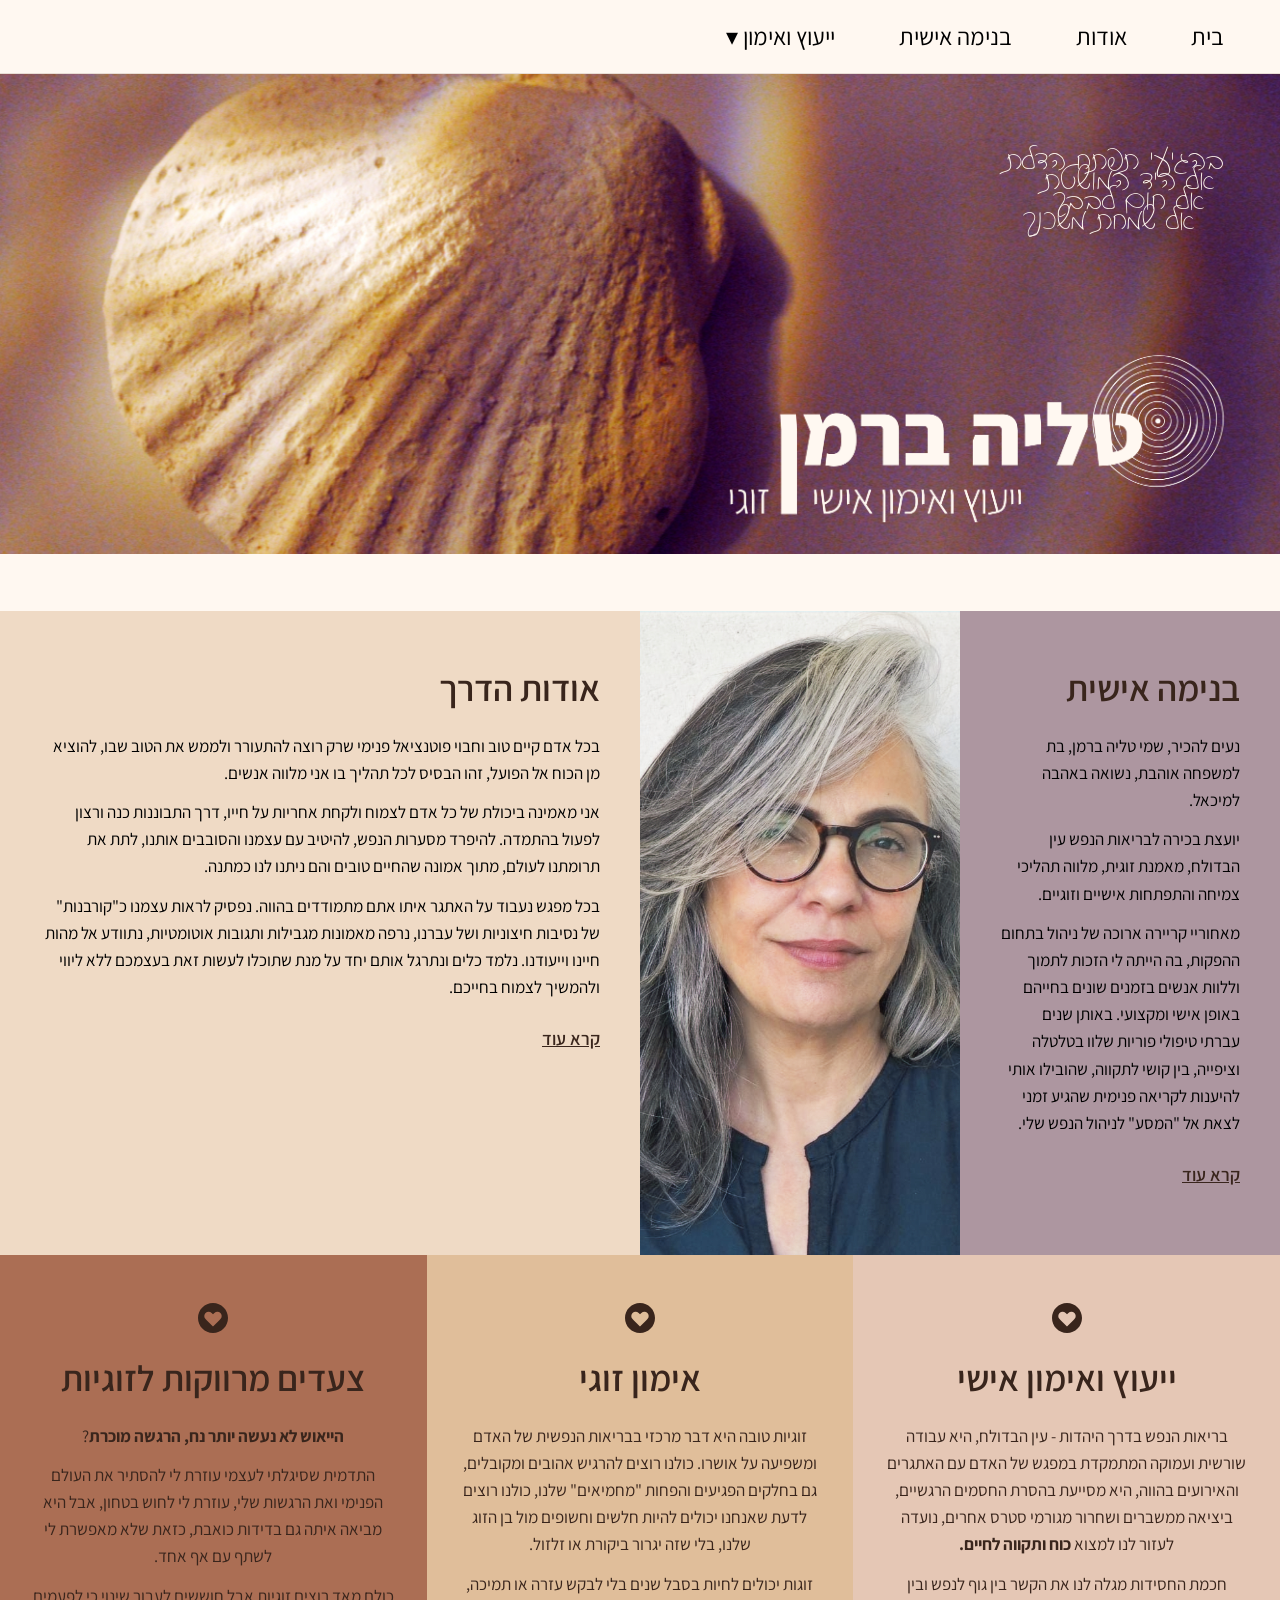
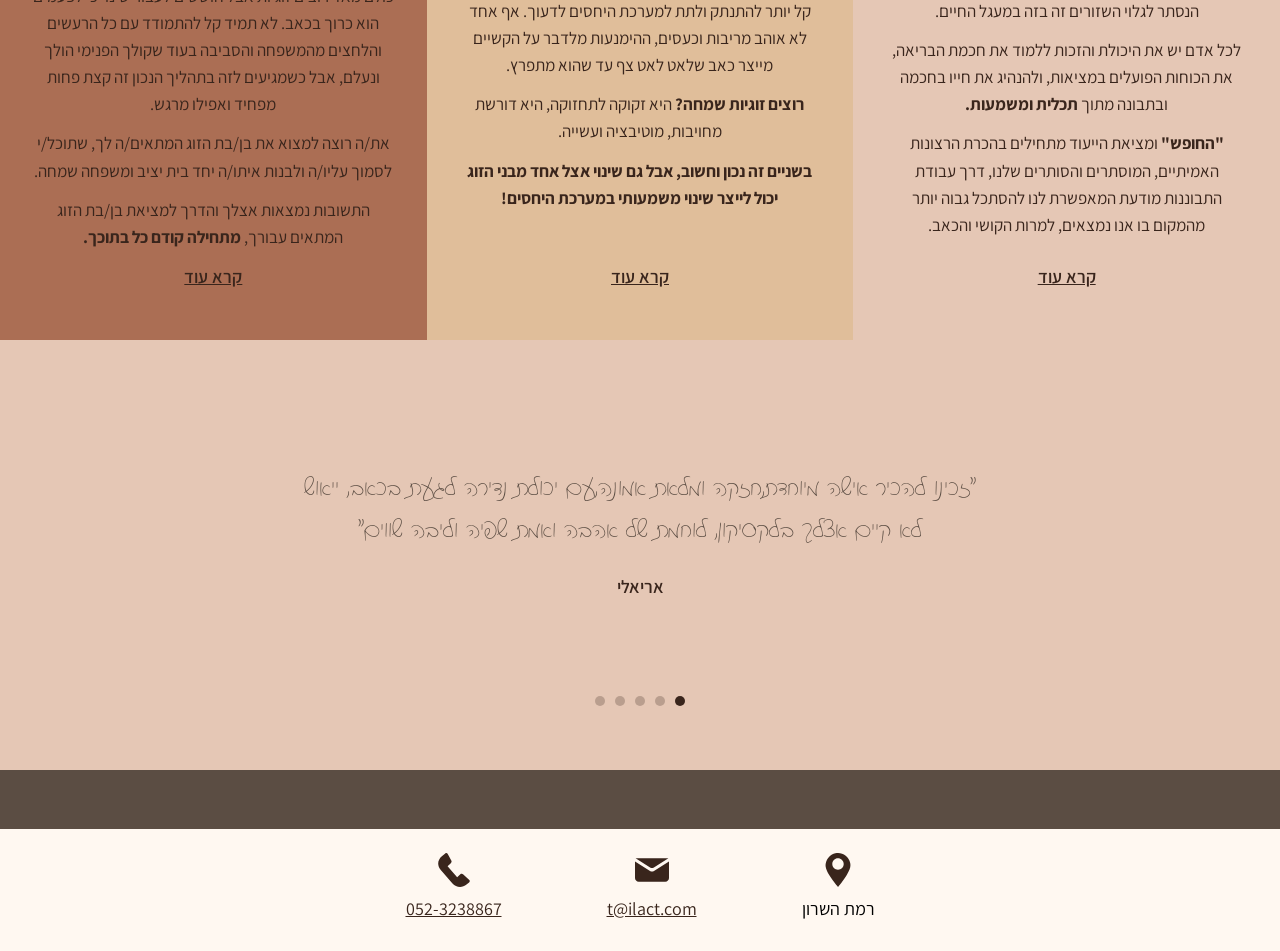
==== commit f6b4da62: "fix: five follow-up visual issues across home hero and subpages - אודות (בנימה אישית): credentials p" ====
--- a/index.html
+++ b/index.html
@@ -32,10 +32,10 @@
   <div class="home-hero">
     <img class="home-hero-banner" src="/images/hero-banner.jpg" alt="">
     <p class="home-poem">
-      בהגיעי תפתח הדלת<br>
-      אל היד המושטת<br>
-      אל חום לבבך<br>
-      אל שמחת משכנך
+      <span class="poem-line">בהגיעי תפתח הדלת</span>
+      <span class="poem-line">אל היד המושטת</span>
+      <span class="poem-line">אל חום לבבך</span>
+      <span class="poem-line">אל שמחת משכנך</span>
     </p>
     <img class="home-logo" src="/images/logo.png" alt="טליה ברמן">
   </div>
--- a/css/style.css
+++ b/css/style.css
@@ -69,6 +69,8 @@
   align-items: center;
   justify-content: flex-start;
   height: 73px;
+  max-width: none;
+  padding-right: 56px;
 }
 
 .nav-links {
@@ -130,12 +132,16 @@
 /* ── Page Hero / Banner ── */
 .page-hero {
   max-width: 700px;
+  height: 393.75px;
   margin: 0 auto;
   position: relative;
+  overflow: hidden;
 }
 
 .page-hero img {
   width: 100%;
+  height: 100%;
+  object-fit: cover;
   display: block;
 }
 
@@ -146,7 +152,7 @@
   left: 6%;
   margin: 0;
   font-family: 'DanaYad', cursive;
-  font-size: 44px;
+  font-size: 22px;
   font-weight: 400;
   color: #000;
   text-align: right;
@@ -181,11 +187,28 @@
   text-align: center;
 }
 
+/* live flows this sentence straight into the next with no paragraph gap */
+.page-content p.tight {
+  margin-bottom: 0;
+}
+
+/* the ייעוץ ואימון subpages each close with one large cursive line before the final CTA */
+.page-content p.cursive-line {
+  font-family: 'DanaYad', cursive;
+  color: #39251C;
+  line-height: 1.1;
+}
+
 /* אודות-הדרך is the one subpage whose body copy is right-aligned on live Wix, not centered like the rest */
 .page-content--start p {
   text-align: start;
 }
 
+/* two closing sentences on אודות-הדרך are centered on live despite the page's right-aligned body */
+.page-content--start p.text-center {
+  text-align: center;
+}
+
 .page-content ul {
   margin: 0 24px 16px 0;
 }
@@ -195,27 +218,28 @@
 }
 
 .credentials {
-  display: flex;
-  align-items: flex-start;
+  display: grid;
+  grid-template-columns: auto 380px;
+  justify-content: center;
+  align-items: stretch;
   gap: 32px;
   margin-top: 32px;
 }
 
 .credentials-photo {
-  flex: 0 0 220px;
+  height: 100%;
+  aspect-ratio: 1;
 }
 
 .credentials-photo img {
   width: 100%;
-  height: auto;
-  aspect-ratio: 306 / 307;
+  height: 100%;
   object-fit: cover;
   display: block;
 }
 
 .credentials-text {
-  flex: 1;
-  min-width: 0;
+  max-width: 380px;
 }
 
 .credentials-text h2 {
@@ -228,8 +252,9 @@
 }
 
 @media (max-width: 700px) {
-  .credentials { flex-direction: column; }
-  .credentials-photo { flex: none; width: 200px; margin: 0 auto; }
+  .credentials { grid-template-columns: 1fr; }
+  .credentials-photo { width: 200px; height: auto; margin: 0 auto; }
+  .credentials-text { max-width: none; }
 }
 
 /* ── Home Hero ── */
@@ -260,15 +285,23 @@
 .home-poem {
   position: absolute;
   top: 74px;
-  right: 95px;
+  right: 56px;
   font-family: 'DanaYad', cursive;
-  font-size: 65px;
-  line-height: 39px;
+  font-size: 33px;
+  line-height: 20px;
   color: #FFF8F1;
   text-align: right;
   max-width: none;
   padding: 0;
 }
+
+.poem-line {
+  display: block;
+}
+
+.poem-line:nth-child(2) { margin-right: 10px; }
+.poem-line:nth-child(3) { margin-right: 20px; }
+.poem-line:nth-child(4) { margin-right: 30px; }
 
 /* ── Home Service Sections ── */
 .services-row1 {
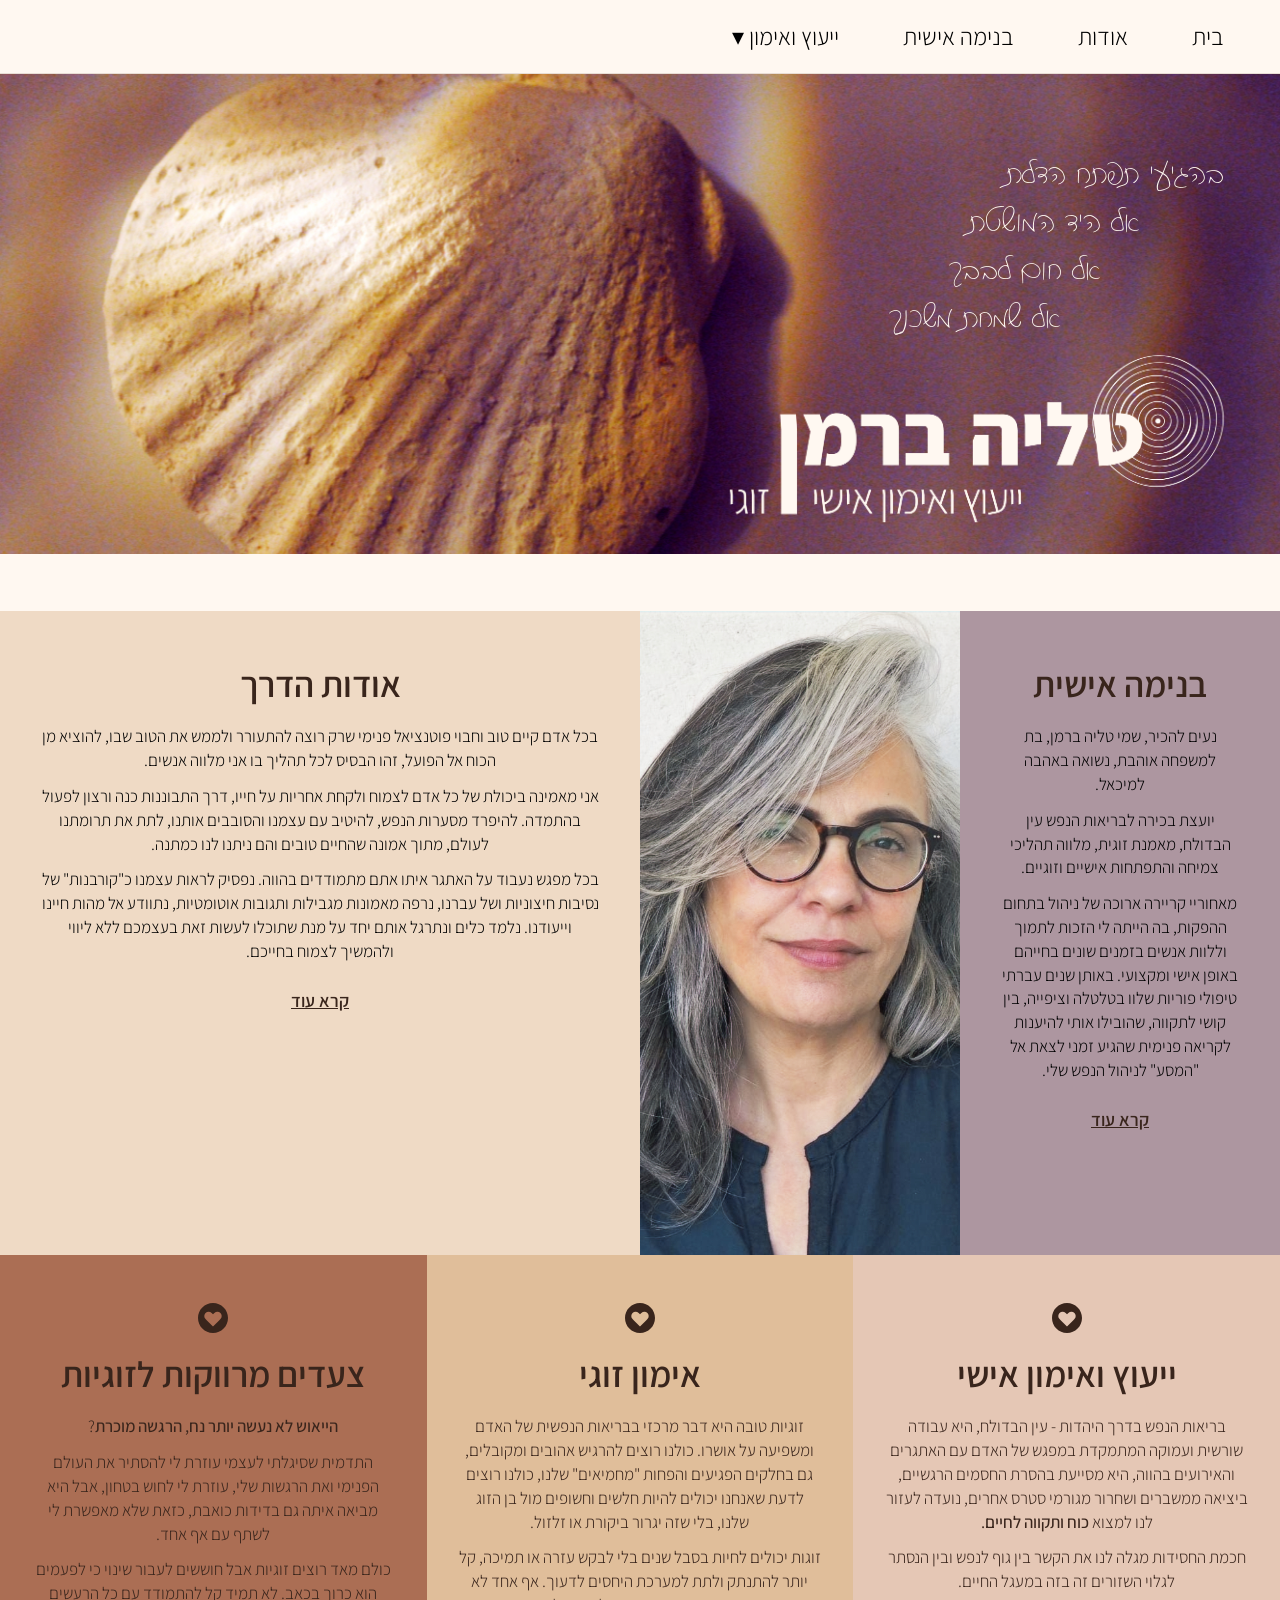
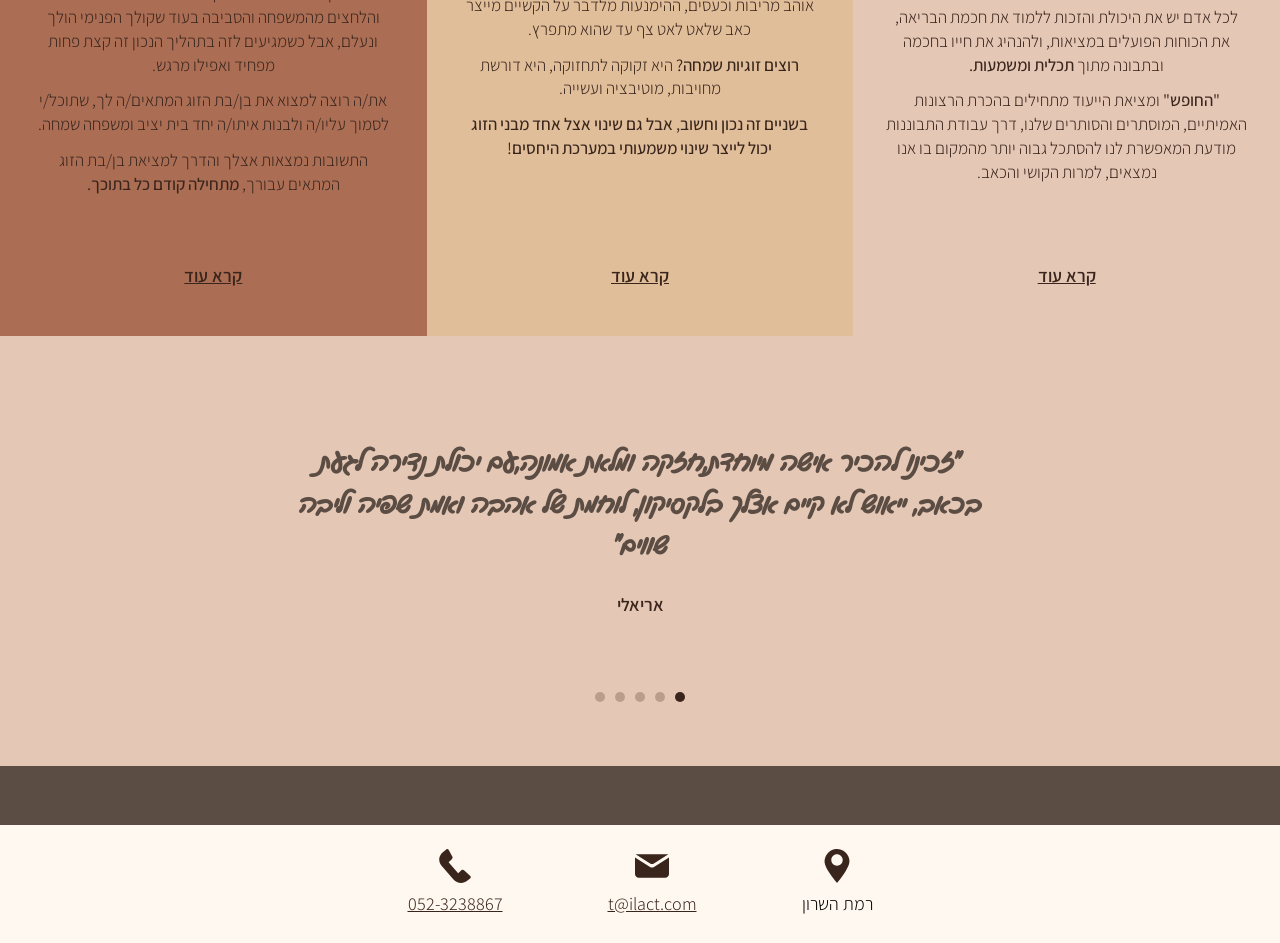
==== commit 4461a814: "feat: nav ייעוץ ואימון links to the home services section, like live Live's nav item is an <a> that " ====
--- a/index.html
+++ b/index.html
@@ -17,7 +17,7 @@
       <li><a href="/אודות-הדרך/">אודות</a></li>
       <li><a href="/אודות/">בנימה אישית</a></li>
       <li class="has-dropdown">
-        <button class="dropdown-toggle" aria-expanded="false" aria-haspopup="true">ייעוץ ואימון ▾</button>
+        <a href="/#services" class="dropdown-toggle" aria-expanded="false" aria-haspopup="true">ייעוץ ואימון ▾</a>
         <ul class="dropdown">
           <li><a href="/ייעוץ-אישי-עין-הבדולח/">ייעוץ אישי - עין הבדולח</a></li>
           <li><a href="/אימון-זוגי/">אימון זוגי</a></li>
@@ -62,7 +62,7 @@
   </div>
 
   <!-- Row 2: Three service cards (3-column full-width) -->
-  <div class="services-row2">
+  <div class="services-row2" id="services">
     <div class="service-card service-card--counseling">
       <svg class="card-icon" viewBox="20 20 160 160" xmlns="http://www.w3.org/2000/svg" aria-hidden="true"><path d="M100.001 20C55.818 20 20 55.817 20 100s35.818 80 80.001 80C144.182 180 180 144.183 180 100s-35.818-80-79.999-80zm39.726 85.834l-7.253 7.254-32.472 32.472-32.472-32.472-7.256-7.254c-8.93-8.93-8.93-23.542 0-32.472s23.541-8.93 32.472 0l7.256 7.254 7.253-7.254c8.93-8.93 23.541-8.93 32.472 0s8.93 23.543 0 32.472z"/></svg>
       <h2>ייעוץ ואימון אישי</h2>
@@ -163,7 +163,10 @@
 
 <script>
 document.querySelectorAll('.dropdown-toggle').forEach(btn => {
-  btn.addEventListener('click', () => {
+  btn.addEventListener('click', e => {
+    // ponytail: hover devices already open the menu on :hover, so let the click follow the link (matches live)
+    if (matchMedia('(hover: hover)').matches) return;
+    e.preventDefault();
     const li = btn.closest('.has-dropdown');
     const open = li.classList.toggle('open');
     btn.setAttribute('aria-expanded', open);
--- a/css/style.css
+++ b/css/style.css
@@ -20,6 +20,43 @@
   font-style: normal;
   font-display: swap;
 }
+/* Assistant Light — the live Wix site sets body copy in assistant-light (a lighter
+   weight than Regular); split hebrew/latin subsets mirror Google's own delivery. */
+@font-face {
+  font-family: 'Assistant Light';
+  src: url('/fonts/Assistant-Light-hebrew.woff2') format('woff2');
+  font-weight: 400;
+  font-style: normal;
+  font-display: swap;
+  unicode-range: U+0307-0308, U+0590-05FF, U+200C-2010, U+20AA, U+25CC, U+FB1D-FB4F;
+}
+@font-face {
+  font-family: 'Assistant Light';
+  src: url('/fonts/Assistant-Light-latin.woff2') format('woff2');
+  font-weight: 400;
+  font-style: normal;
+  font-display: swap;
+  unicode-range: U+0000-00FF, U+0131, U+0152-0153, U+02BB-02BC, U+02C6, U+02DA, U+02DC, U+0304, U+0308, U+0329, U+2000-206F, U+20AC, U+2122, U+2191, U+2193, U+2212, U+2215, U+FEFF, U+FFFD;
+}
+/* Assistant ExtraBold — live Wix's 'assistant-semibold' subtitle face renders heavier
+   than our Bold; ExtraBold (800) matches its weight. Hebrew subset only (subtitles are Hebrew). */
+@font-face {
+  font-family: 'Assistant ExtraBold';
+  src: url('/fonts/Assistant-ExtraBold-hebrew.woff2') format('woff2');
+  font-weight: 800;
+  font-style: normal;
+  font-display: swap;
+}
+/* Assistant Medium — live renders bold body text as a real medium-weight face
+   (assistant-light@700); our Light body face only has 400, so <strong> faux-bolds
+   too heavy. Hebrew subset (the bold body runs are Hebrew). */
+@font-face {
+  font-family: 'Assistant Medium';
+  src: url('/fonts/Assistant-Medium-hebrew.woff2') format('woff2');
+  font-weight: 500;
+  font-style: normal;
+  font-display: swap;
+}
 @font-face {
   font-family: 'DanaYad';
   src: url('/fonts/DanaYad-Regular.woff') format('woff');
@@ -27,20 +64,36 @@
   font-style: normal;
   font-display: swap;
 }
+@font-face {
+  font-family: 'GveretLevin';
+  src: url('/fonts/GveretLevinAlefAlefAlef-Regular.woff2') format('woff2');
+  font-weight: 400;
+  font-style: normal;
+  font-display: swap;
+}
 
 /* ── Reset & Base ── */
 *, *::before, *::after { box-sizing: border-box; margin: 0; padding: 0; }
 
 html {
   direction: rtl;
+  scroll-behavior: smooth;   /* live smooth-scrolls to the services anchor (~1.2s), doesn't jump */
 }
 
 body {
-  font-family: 'Assistant', Arial, Helvetica, sans-serif;
+  font-family: 'Assistant Light', 'Assistant', Arial, Helvetica, sans-serif;
   font-size: 18px;
-  line-height: 1.6;
+  line-height: 1.4;   /* live Wix body pacing site-wide: 18px -> 25.2px, 24px -> 33.6px */
   color: #000000;
   background-color: #FFF8F1;
+}
+
+/* Titles/labels keep the weighted Assistant faces (SemiBold/Bold); the Light body
+   face has only a 400 weight, so these must not inherit it or weights get synthesized. */
+.page-content h1, .page-content h2,
+.service-col h2, .service-card h2, .shave-kriya h2,
+.read-more, .testimonial-slide cite, .kriya-label {
+  font-family: 'Assistant', Arial, Helvetica, sans-serif;
 }
 
 a { color: #39251C; text-decoration: none; }
@@ -153,7 +206,7 @@
   margin: 0;
   font-family: 'DanaYad', cursive;
   font-size: 22px;
-  font-weight: 400;
+  font-weight: bold;
   color: #000;
   text-align: right;
 }
@@ -182,7 +235,7 @@
 }
 
 .page-content p {
-  margin-bottom: 16px;
+  margin-bottom: 25.2px;   /* live's paragraph gap is exactly one blank line (2 x 25.2px) */
   font-size: 18px;
   text-align: center;
 }
@@ -195,6 +248,7 @@
 /* the ייעוץ ואימון subpages each close with one large cursive line before the final CTA */
 .page-content p.cursive-line {
   font-family: 'DanaYad', cursive;
+  font-weight: bold;
   color: #39251C;
   line-height: 1.1;
 }
@@ -204,9 +258,59 @@
   text-align: start;
 }
 
+/* this page's title also matches live's heavier 'assistant-semibold' weight (ExtraBold) + 38px size */
+.page-content--start h1 {
+  font-size: 38px;
+  font-weight: 800;
+  font-family: 'Assistant ExtraBold', 'Assistant', Arial, Helvetica, sans-serif;
+  line-height: normal;   /* live's title box is ~49px, not our 1.6/60.8px */
+  margin-bottom: 53px;   /* live space below title on this page */
+}
+
+/* live also right-aligns this page's subtitles (elsewhere page-content h2 is centered).
+   This page's sub-headers are the black ones — אודות/ייעוץ keep the brown #39251C —
+   and sit exactly one blank line (2 x 25.2px) from the text either side. */
+.page-content--start h2 {
+  text-align: start;
+  font-size: 18px;
+  font-weight: 800;
+  font-family: 'Assistant ExtraBold', 'Assistant', Arial, Helvetica, sans-serif;
+  color: #000;
+  margin: 25.2px 0;
+}
+
 /* two closing sentences on אודות-הדרך are centered on live despite the page's right-aligned body */
-.page-content--start p.text-center {
-  text-align: center;
+.page-content--start p.text-center,
+.page-content--start h2.text-center {
+  text-align: center;
+}
+
+/* אודות (בנימה אישית): title matches the אודות-הדרך title (38px), subtitle matches
+   the אודות-הדרך subtitles (18px); both ExtraBold. */
+.page-content--about h1,
+.page-content--about h2 {
+  font-weight: 800;
+  font-family: 'Assistant ExtraBold', 'Assistant', Arial, Helvetica, sans-serif;
+}
+.page-content--about h1 {
+  font-size: 38px;
+  line-height: normal;   /* match live's ~49px title box (not 1.6/60.8px) */
+  margin-bottom: 32px;   /* live space below title on this page */
+}
+.page-content--about h2 { font-size: 18px; }
+
+/* live seats the title lower under the nav than our 48px default on these two pages */
+.page-content--about,
+.page-content--start {
+  padding-top: 72px;
+}
+
+/* Body bold: our Assistant Light body face has only weight 400, so <strong>
+   would synthesize a too-heavy faux-bold. Live uses a real medium weight
+   (assistant-light@700) — use real Assistant Medium site-wide. */
+strong {
+  font-family: 'Assistant Medium', 'Assistant', Arial, Helvetica, sans-serif;
+  font-weight: 500;
 }
 
 .page-content ul {
@@ -215,19 +319,38 @@
 
 .page-content ul li {
   margin-bottom: 8px;
+}
+
+/* live drops this page's credentials block a size below the body copy: 15px/21px
+   for both the heading and its list (the challenges list above stays 18px) */
+.page-content--start .credentials-title,
+.page-content--start .credentials-title + ul li {
+  font-size: 15px;
+}
+
+/* live's spacing around this smaller heading isn't the 25.2px the 18px sub-headers use */
+.page-content--start .credentials-title {
+  margin: 28.3px 0 20.4px;
+}
+
+/* live keeps this page's bullet lists tight (line-height normal, no inter-item margin);
+   must follow .page-content ul li — same specificity, later rule wins the margin */
+.page-content--start ul li {
+  line-height: 1.4;
+  margin-bottom: 0;
 }
 
 .credentials {
   display: grid;
   grid-template-columns: auto 380px;
   justify-content: center;
-  align-items: stretch;
+  align-items: start;
   gap: 32px;
   margin-top: 32px;
 }
 
 .credentials-photo {
-  height: 100%;
+  width: 306px;
   aspect-ratio: 1;
 }
 
@@ -242,13 +365,23 @@
   max-width: 380px;
 }
 
+/* live drops this heading a size below the body copy, like אודות-הדרך's;
+   21px bottom margin keeps the one-blank-line (42px) gap to the first item */
 .credentials-text h2 {
   text-align: start;
-  margin-top: 0;
+  font-size: 15px;
+  margin: 0 0 21px;
 }
 
 .credentials-text ul {
   text-align: start;
+}
+
+/* live's credentials list is 15px with tight spacing (line-height normal, no item margin) */
+.credentials-text ul li {
+  font-size: 15px;
+  line-height: 1.4;
+  margin-bottom: 0;
 }
 
 @media (max-width: 700px) {
@@ -288,7 +421,7 @@
   right: 56px;
   font-family: 'DanaYad', cursive;
   font-size: 33px;
-  line-height: 20px;
+  line-height: 48px;
   color: #FFF8F1;
   text-align: right;
   max-width: none;
@@ -299,9 +432,9 @@
   display: block;
 }
 
-.poem-line:nth-child(2) { margin-right: 10px; }
-.poem-line:nth-child(3) { margin-right: 20px; }
-.poem-line:nth-child(4) { margin-right: 30px; }
+.poem-line:nth-child(2) { margin-right: 85px; }
+.poem-line:nth-child(3) { margin-right: 124px; }
+.poem-line:nth-child(4) { margin-right: 164px; }
 
 /* ── Home Service Sections ── */
 .services-row1 {
@@ -315,6 +448,7 @@
   flex: 0 0 25%;
   min-width: 0;
   padding: 48px 40px;
+  text-align: center;
 }
 
 .service-col--personal {
@@ -427,7 +561,7 @@
   right: 0;
   opacity: 0;
   transform: translate(100%, -50%);
-  transition: transform 0.6s cubic-bezier(.83,0,.17,1), opacity 0.6s cubic-bezier(.83,0,.17,1);
+  transition: transform 2.7s cubic-bezier(0.16, 1, 0.3, 1), opacity 2.7s cubic-bezier(0.16, 1, 0.3, 1);
   pointer-events: none;
 }
 
@@ -443,7 +577,8 @@
 }
 
 .testimonial-slide blockquote {
-  font-family: 'DanaYad', cursive;
+  font-family: 'GveretLevin', cursive;
+  font-weight: bold;
   font-size: 26px;
   line-height: 1.6;
   margin-bottom: 24px;
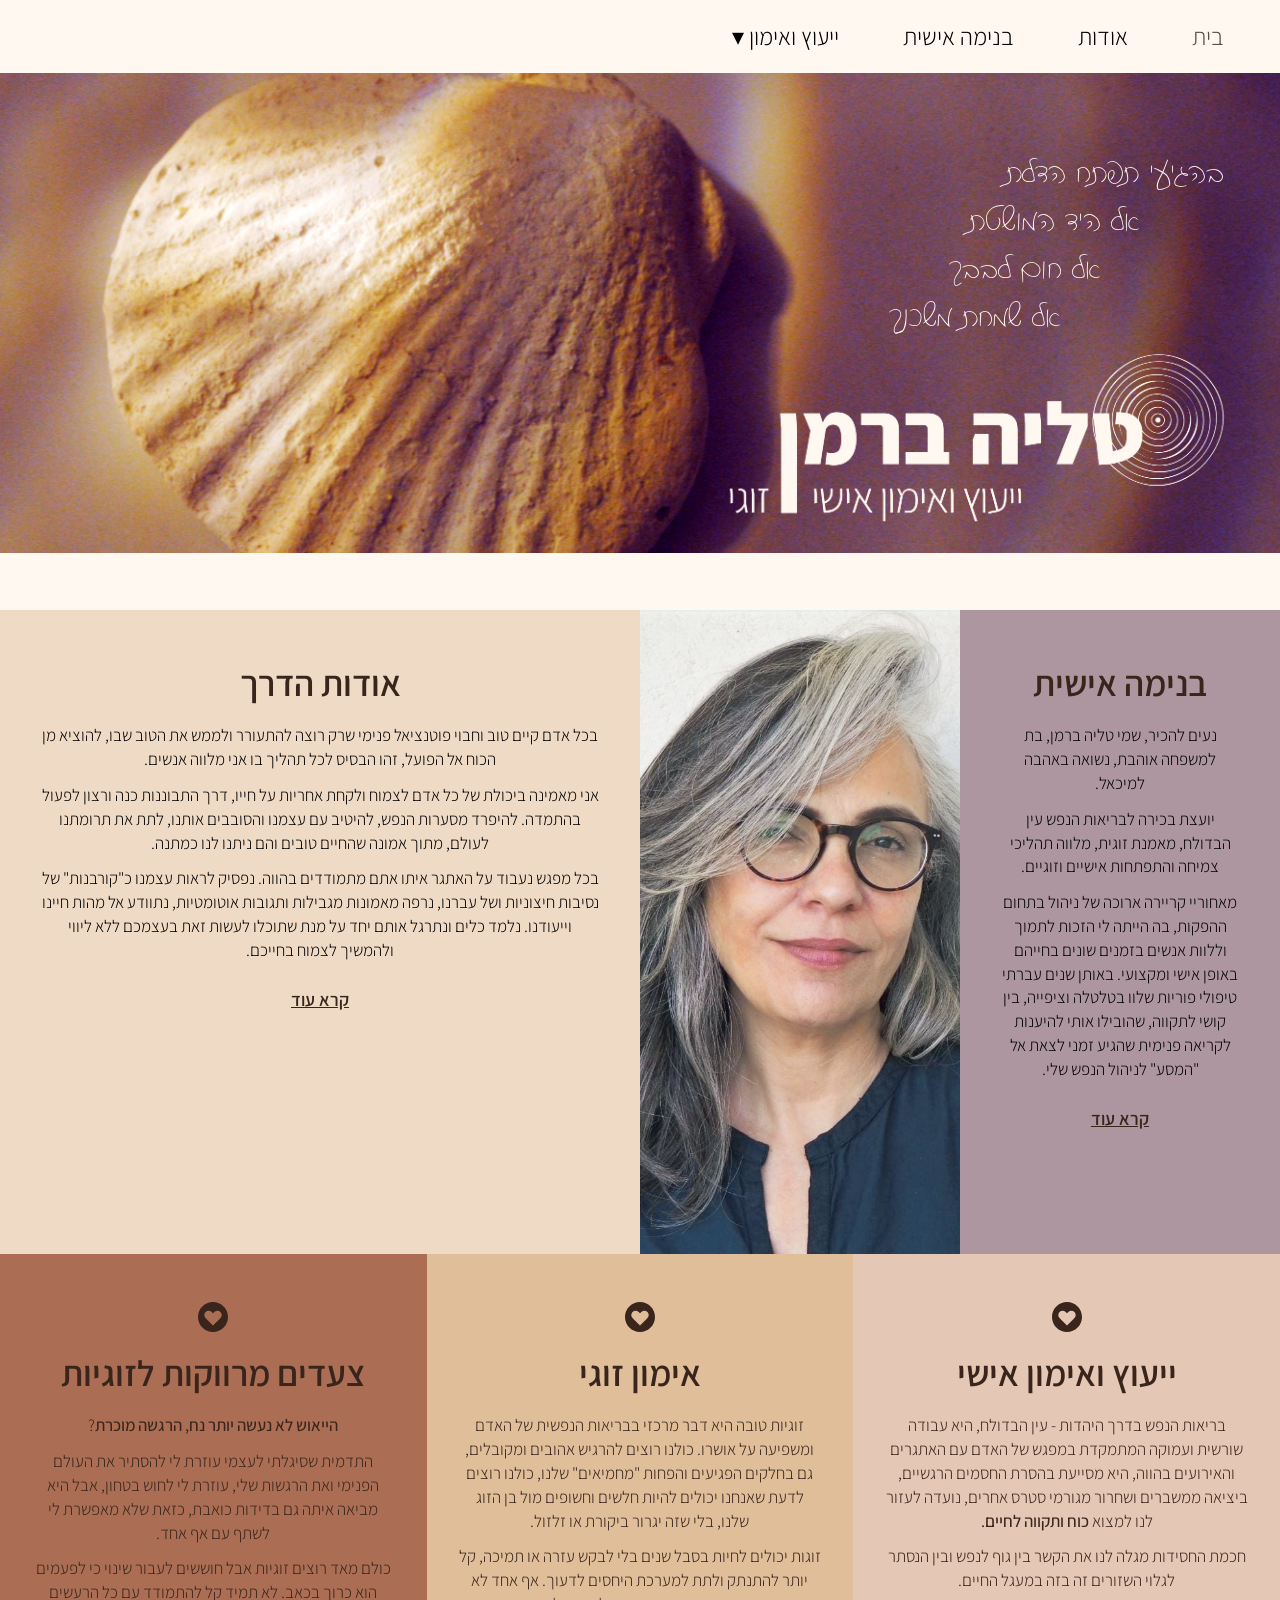
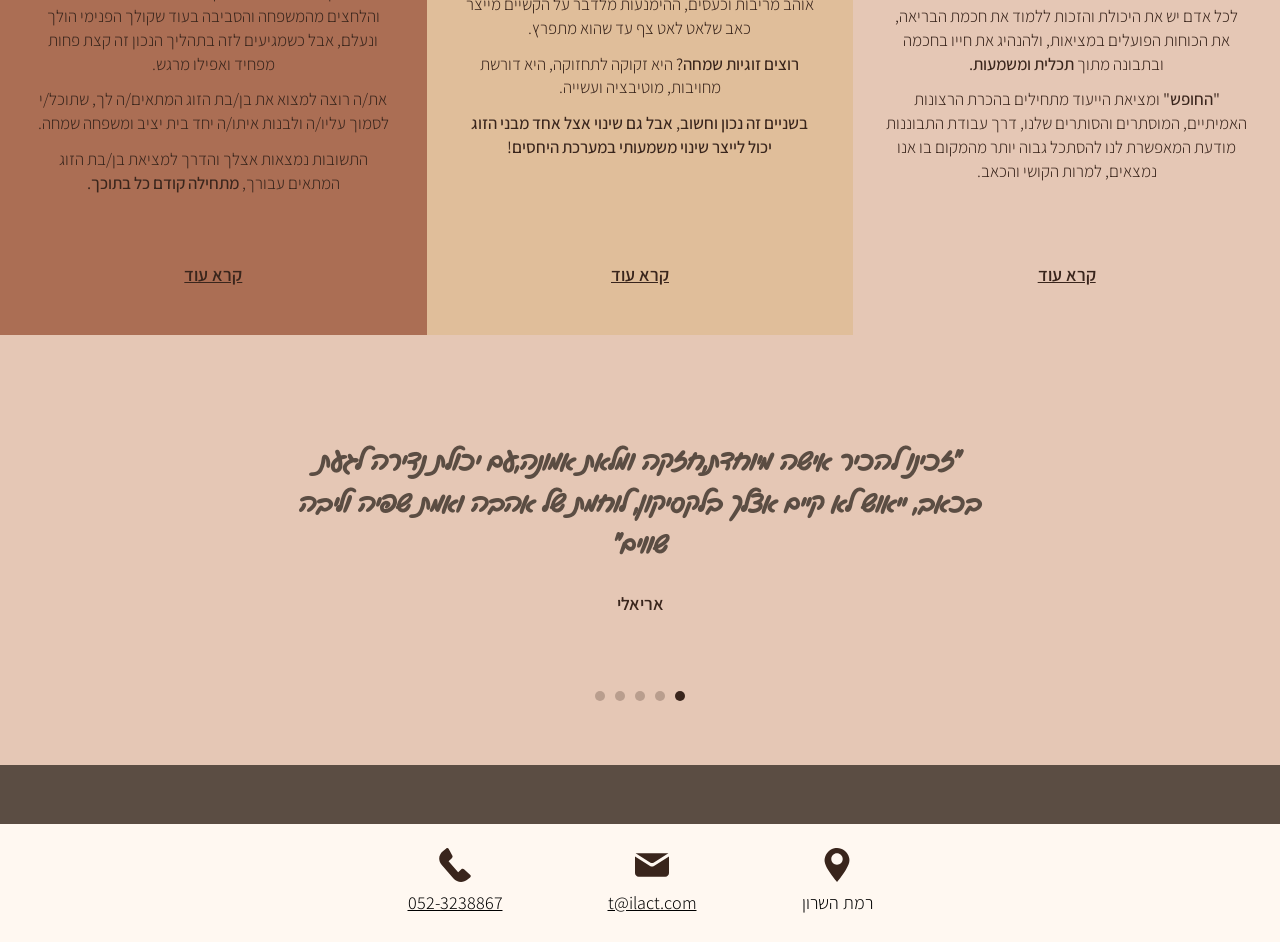
==== commit 0bdd9377: "fix: מרווקות לזוגיות matches live (hero, title, line breaks, nav highlight) Measured against live Wi" ====
--- a/index.html
+++ b/index.html
@@ -13,7 +13,7 @@
 <nav class="site-nav">
   <div class="container">
     <ul class="nav-links">
-      <li><a href="/">בית</a></li>
+      <li><a href="/" aria-current="page">בית</a></li>
       <li><a href="/אודות-הדרך/">אודות</a></li>
       <li><a href="/אודות/">בנימה אישית</a></li>
       <li class="has-dropdown">
--- a/css/style.css
+++ b/css/style.css
@@ -113,8 +113,7 @@
 
 /* ── Navigation ── */
 .site-nav {
-  background-color: #FFF8F1;
-  border-bottom: 1px solid #e8ddd4;
+  background-color: #FFF8F1;   /* live's header has no border under it */
 }
 
 .site-nav .container {
@@ -156,6 +155,13 @@
 .nav-links a:hover,
 .nav-links .dropdown-toggle:hover { color: #39251C; text-decoration: none; }
 
+/* live marks the current page's nav item brown — and when you're on one of the
+   ייעוץ ואימון sub-pages it marks the parent item, not the (hidden) child */
+.nav-links > li > a[aria-current="page"],
+.nav-links .has-dropdown:has(a[aria-current="page"]) > .dropdown-toggle {
+  color: #5B4D43;
+}
+
 /* Dropdown */
 .nav-links .has-dropdown { position: relative; }
 
@@ -305,6 +311,112 @@
   padding-top: 72px;
 }
 
+/* ── ייעוץ אישי - עין הבדולח ──
+   live sizes each subpage's hero separately (this one 698x402 at y=81; אימון-זוגי,
+   for instance, is 687x387 at y=95), so the size lives on the page, not on .page-hero. */
+.page-hero--counseling {
+  max-width: 698px;
+  height: 402px;
+  margin-top: 8px;
+}
+
+/* live splits this page in two: the opening block is centered, and everything from
+   the first sub-header down is start-aligned. Its sub-headers are body-sized
+   (18px/25.2) semibold, not the 24px centered headings the base .page-content uses. */
+.page-content--counseling {
+  padding-top: 20px;   /* live's gap from the image to the title */
+}
+
+/* live gives both matched ייעוץ ואימון subpages the same title: 36px semibold black,
+   sitting on its own line box rather than the base 1.4 leading */
+.page-content--counseling h1,
+.page-content--coaching h1,
+.page-content--singles h1 {
+  font-size: 36px;
+  font-weight: 600;
+  font-family: 'Assistant', Arial, Helvetica, sans-serif;
+  line-height: normal;
+  color: #000;
+  margin-bottom: 11px;
+}
+
+.page-content--counseling h2 {
+  font-size: 18px;
+  font-weight: 600;
+  font-family: 'Assistant', Arial, Helvetica, sans-serif;
+  text-align: start;
+  margin: 0;   /* the preceding p's 25.2px margin already makes the blank line above */
+}
+
+/* the one centered statement mid-page; live renders it a touch heavier than the
+   sub-headers and leaves a blank line before the next one */
+.page-content--counseling h2.text-center {
+  text-align: center;
+  font-weight: 700;
+  margin-bottom: 25.2px;
+}
+
+/* only the copy that hangs off a sub-header is start-aligned — the opening
+   paragraphs and the closing two lines stay centered, as on live */
+.page-content--counseling h2 + p,
+.page-content--counseling h2 + ul {
+  text-align: start;
+}
+
+/* the ul/li rules for this page live below .page-content ul — same specificity, later wins */
+
+/* ── אימון זוגי ── */
+.page-hero--coaching {
+  max-width: 687px;
+  height: 387px;
+  margin-top: 22px;
+}
+
+/* live centres this page's verse over the image; the ייעוץ one is anchored top-right */
+.page-hero--coaching .hero-quote {
+  top: 30%;
+  right: 0;
+  left: 0;
+  text-align: center;
+}
+
+.page-content--coaching {
+  max-width: 687px;   /* live runs this page's copy in a column the width of the image */
+  padding-top: 9px;   /* live's gap from the image to the title */
+}
+
+/* live leaves a deeper break before the closing cursive line than the plain
+   paragraph gap, and a slightly deeper one after it (margins collapse, so these
+   are the totals, not additions to the 25.2px above) */
+.page-content--coaching p.cursive-line {
+  margin-top: 48.2px;
+  margin-bottom: 31.2px;
+}
+
+/* ── מרווקות לזוגיות ── */
+.page-hero--singles {
+  max-width: 698px;
+  height: 392px;
+  margin-top: 23px;
+}
+
+/* live sets this page's verse right-of-centre over the image (ink centre ~72%
+   across, ~13% down) rather than anchored to an edge like the other two */
+.page-hero--singles .hero-quote {
+  top: 9.4%;
+  left: 44%;
+  right: 0;
+  text-align: center;
+}
+
+.page-content--singles {
+  padding-top: 30px;   /* live's gap from the image to the title */
+}
+
+.page-content--singles h1 {
+  margin-bottom: 33px;
+}
+
 /* Body bold: our Assistant Light body face has only weight 400, so <strong>
    would synthesize a too-heavy faux-bold. Live uses a real medium weight
    (assistant-light@700) — use real Assistant Medium site-wide. */
@@ -319,6 +431,16 @@
 
 .page-content ul li {
   margin-bottom: 8px;
+}
+
+/* live writes ייעוץ אישי's list as plain lines: no bullet, no indent, body line pacing */
+.page-content--counseling ul {
+  list-style: none;
+  margin: 0 0 25.2px;
+}
+
+.page-content--counseling ul li {
+  margin-bottom: 0;
 }
 
 /* live drops this page's credentials block a size below the body copy: 15px/21px
@@ -679,7 +801,7 @@
   margin-bottom: 24px;
 }
 
-.site-footer a { color: #39251C; text-decoration: underline; }
+.site-footer a { color: #000; text-decoration: underline; }   /* live's footer contact text is black, links included */
 
 .footer-contact {
   display: flex;
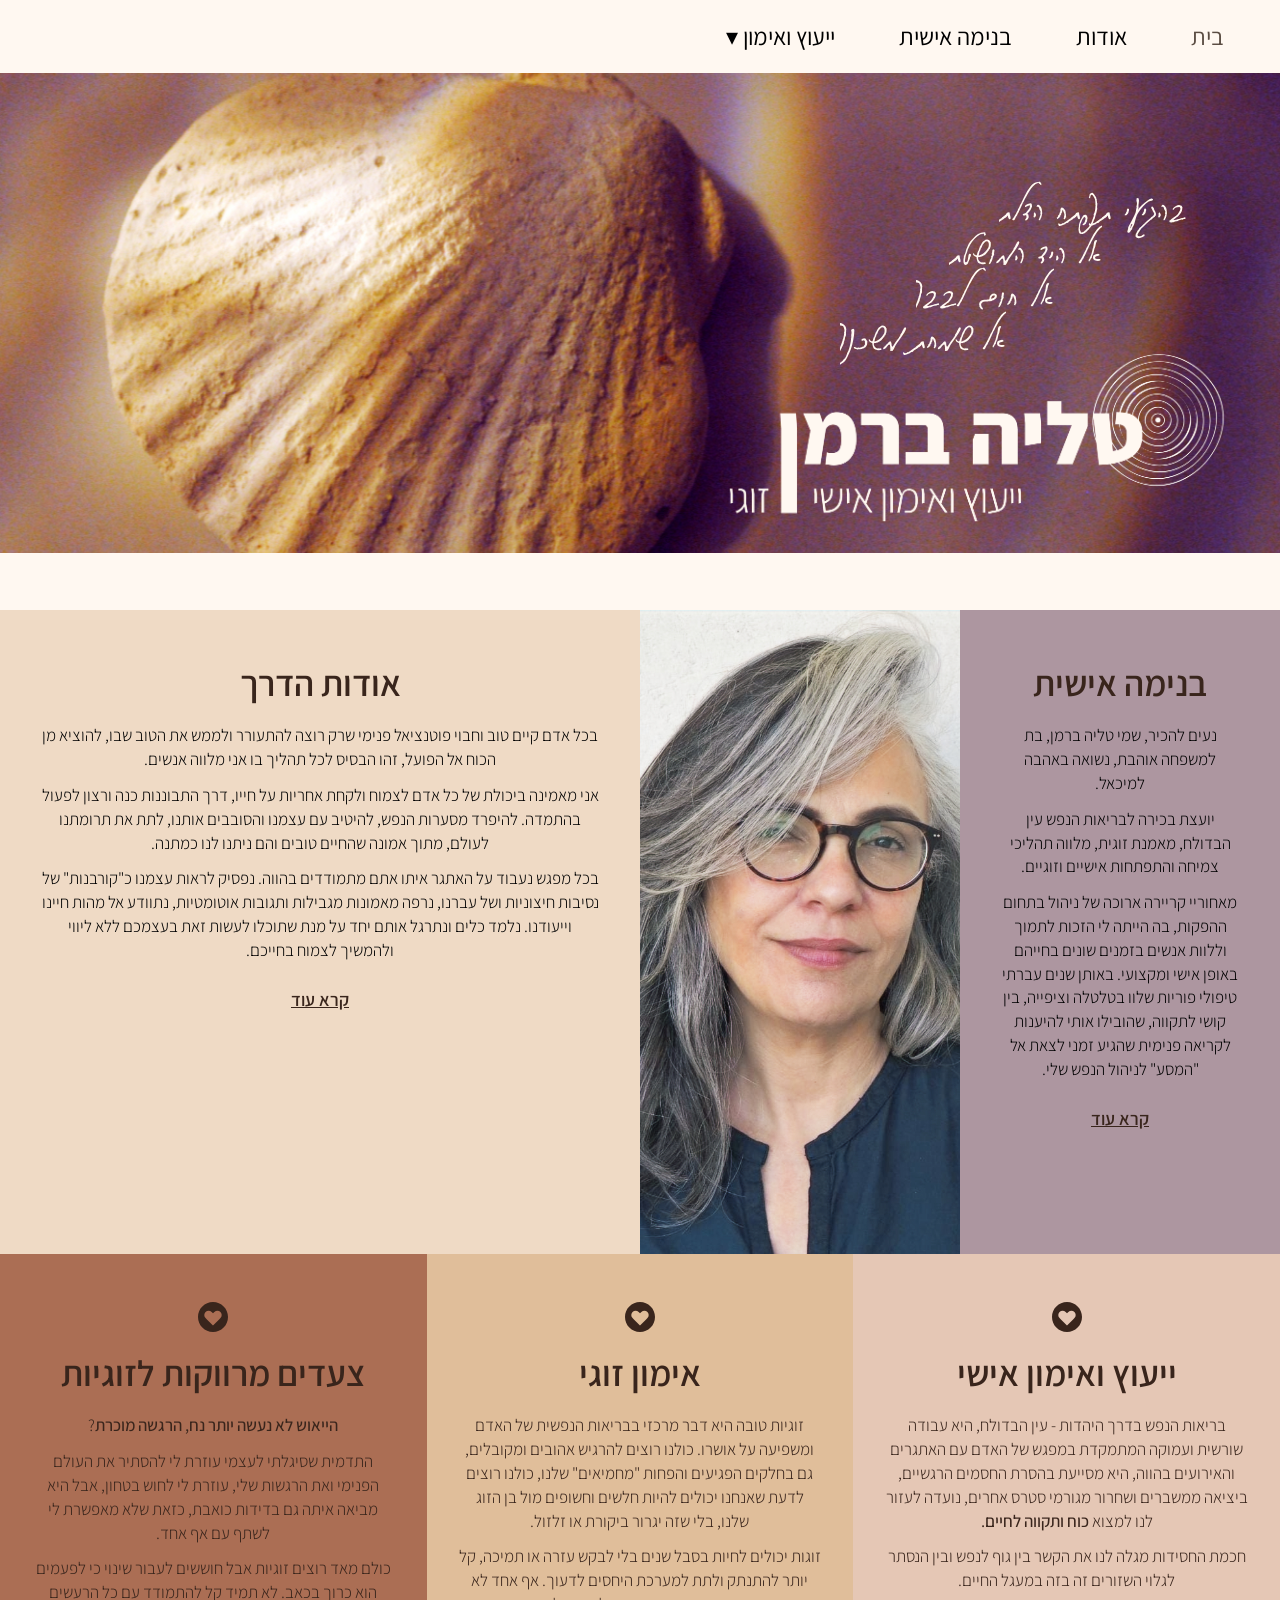
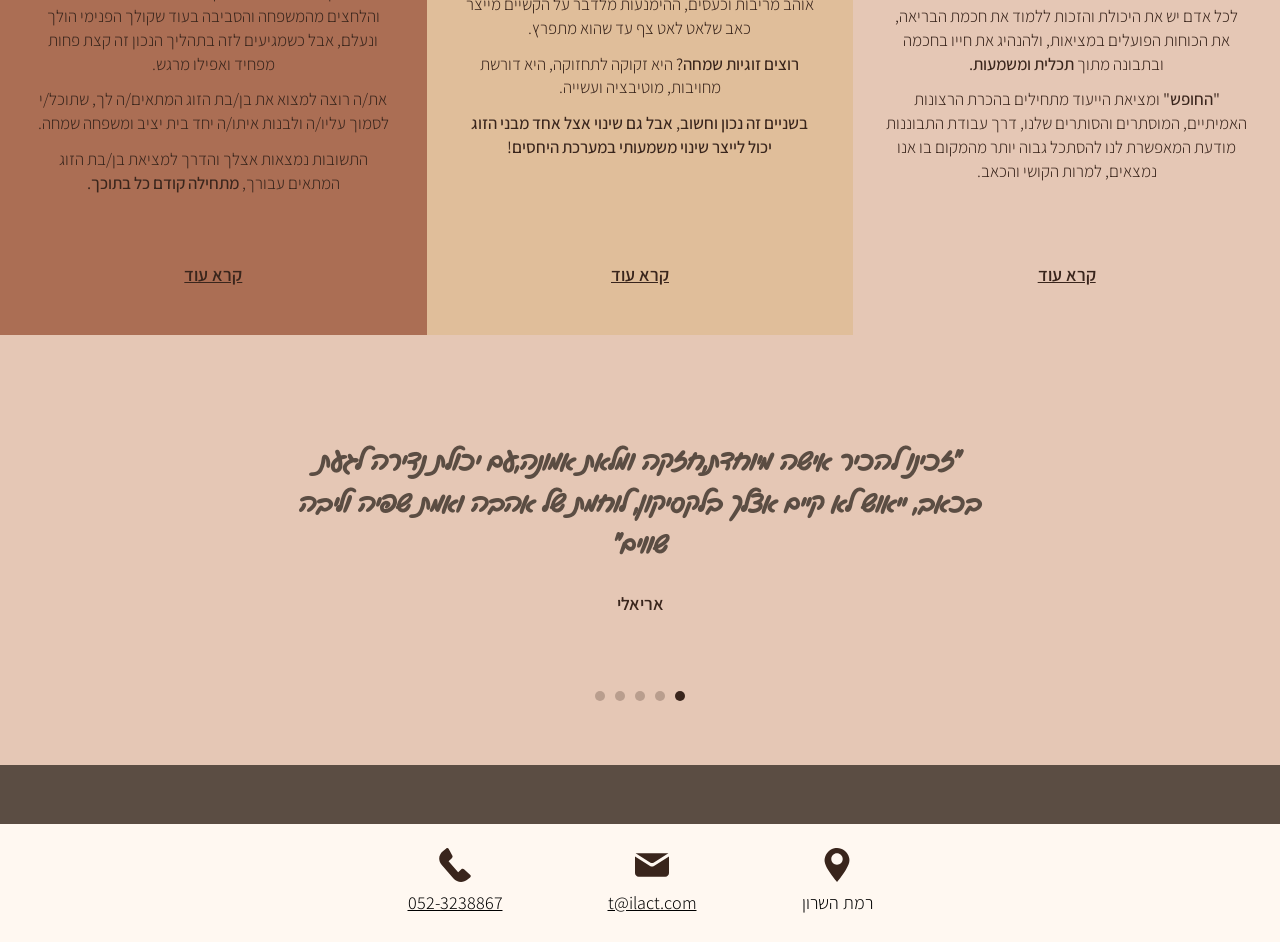
==== commit 7eadcf0c: "fix: cursive lines are Gulash SVG outlines, matching live exactly Live sets every cursive line in Gu" ====
--- a/index.html
+++ b/index.html
@@ -32,10 +32,10 @@
   <div class="home-hero">
     <img class="home-hero-banner" src="/images/hero-banner.jpg" alt="">
     <p class="home-poem">
-      <span class="poem-line">בהגיעי תפתח הדלת</span>
-      <span class="poem-line">אל היד המושטת</span>
-      <span class="poem-line">אל חום לבבך</span>
-      <span class="poem-line">אל שמחת משכנך</span>
+      <img class="poem-line" src="/images/cursive/poem-1.svg" alt="בהגיעי תפתח הדלת">
+      <img class="poem-line" src="/images/cursive/poem-2.svg" alt="אל היד המושטת">
+      <img class="poem-line" src="/images/cursive/poem-3.svg" alt="אל חום לבבך">
+      <img class="poem-line" src="/images/cursive/poem-4.svg" alt="אל שמחת משכנך">
     </p>
     <img class="home-logo" src="/images/logo.png" alt="טליה ברמן">
   </div>
--- a/css/style.css
+++ b/css/style.css
@@ -58,13 +58,6 @@
   font-display: swap;
 }
 @font-face {
-  font-family: 'DanaYad';
-  src: url('/fonts/DanaYad-Regular.woff') format('woff');
-  font-weight: 400;
-  font-style: normal;
-  font-display: swap;
-}
-@font-face {
   font-family: 'GveretLevin';
   src: url('/fonts/GveretLevinAlefAlefAlef-Regular.woff2') format('woff2');
   font-weight: 400;
@@ -149,7 +142,9 @@
   cursor: pointer;
   background: none;
   border: none;
-  font-family: inherit;
+  /* not the Light body face: live's nav is assistant-light@700, which resolves to the
+     regular cut — measured identical to our 'Assistant'@400 on all six nav strings */
+  font-family: 'Assistant', Arial, Helvetica, sans-serif;
 }
 
 .nav-links a:hover,
@@ -204,17 +199,20 @@
   display: block;
 }
 
+/* Hero verses are SVG outlines of live Wix's Gulash MF (see images/cursive/), not
+   live text — Gulash is a commercial face we can't self-host. Each page sets
+   left/width as a % of the hero so the verse scales with it, and top in px
+   because the hero's height is fixed. */
 .hero-quote {
   position: absolute;
-  top: 18%;
-  right: 6%;
-  left: 6%;
   margin: 0;
-  font-family: 'DanaYad', cursive;
-  font-size: 22px;
-  font-weight: bold;
-  color: #000;
-  text-align: right;
+  line-height: 0;
+}
+
+.hero-quote img {
+  display: block;
+  width: 100%;
+  height: auto;
 }
 
 /* ── Page Content ── */
@@ -251,12 +249,17 @@
   margin-bottom: 0;
 }
 
-/* the ייעוץ ואימון subpages each close with one large cursive line before the final CTA */
+/* the ייעוץ ואימון subpages each close with one large cursive line before the
+   final CTA — also a Gulash SVG, so the paragraph's height is just the image */
 .page-content p.cursive-line {
-  font-family: 'DanaYad', cursive;
-  font-weight: bold;
-  color: #39251C;
-  line-height: 1.1;
+  line-height: 0;
+}
+
+.page-content p.cursive-line img {
+  display: block;
+  margin: 0 auto;
+  max-width: 100%;
+  height: auto;
 }
 
 /* אודות-הדרך is the one subpage whose body copy is right-aligned on live Wix, not centered like the rest */
@@ -320,11 +323,28 @@
   margin-top: 8px;
 }
 
+/* live anchors this verse top-right, its box starting 10px above the image top
+   (ascent padding only — the ink starts 27px inside) */
+.page-hero--counseling .hero-quote {
+  left: 73.596%;
+  top: -10px;
+  width: 22.876%;
+}
+
 /* live splits this page in two: the opening block is centered, and everything from
    the first sub-header down is start-aligned. Its sub-headers are body-sized
    (18px/25.2) semibold, not the 24px centered headings the base .page-content uses. */
 .page-content--counseling {
   padding-top: 20px;   /* live's gap from the image to the title */
+}
+
+/* The SVG carries the font's full ascent/descent (107.4px here) while live's line
+   box is only 91px, so the artwork is taller than the line it replaces. These pull
+   the neighbours back in by the overhang; must stay after `.page-content p.tight`,
+   which it ties with on specificity. */
+.page-content--counseling p.cursive-line {
+  margin-top: -4.4px;
+  margin-bottom: -7.7px;
 }
 
 /* live gives both matched ייעוץ ואימון subpages the same title: 36px semibold black,
@@ -372,12 +392,12 @@
   margin-top: 22px;
 }
 
-/* live centres this page's verse over the image; the ייעוץ one is anchored top-right */
+/* live sets this verse just left of centre over the image (ink box at 112.7, 74.1
+   from the hero's top-left, measured on live at 1440x900) */
 .page-hero--coaching .hero-quote {
-  top: 30%;
-  right: 0;
-  left: 0;
-  text-align: center;
+  left: 16.400%;
+  top: 74.1px;
+  width: 64.581%;
 }
 
 .page-content--coaching {
@@ -389,8 +409,8 @@
    paragraph gap, and a slightly deeper one after it (margins collapse, so these
    are the totals, not additions to the 25.2px above) */
 .page-content--coaching p.cursive-line {
-  margin-top: 48.2px;
-  margin-bottom: 31.2px;
+  margin-top: 45.8px;
+  margin-bottom: 30.7px;
 }
 
 /* ── מרווקות לזוגיות ── */
@@ -400,17 +420,23 @@
   margin-top: 23px;
 }
 
-/* live sets this page's verse right-of-centre over the image (ink centre ~72%
-   across, ~13% down) rather than anchored to an edge like the other two */
+/* live sets this page's verse right-of-centre, its box starting 23px above the
+   image top — only the empty ascent padding overhangs, the ink starts 40px in */
 .page-hero--singles .hero-quote {
-  top: 9.4%;
-  left: 44%;
-  right: 0;
-  text-align: center;
+  left: 48.138%;
+  top: -23px;
+  width: 47.720%;
 }
 
 .page-content--singles {
   padding-top: 30px;   /* live's gap from the image to the title */
+}
+
+/* live's gaps around this page's closing line; the preceding paragraph is .tight
+   (no bottom margin), so this margin-top is the whole gap */
+.page-content--singles p.cursive-line {
+  margin-top: 12.2px;
+  margin-bottom: 17.7px;
 }
 
 .page-content--singles h1 {
@@ -537,26 +563,30 @@
   max-width: none;
 }
 
+/* The poem is four Gulash SVGs (see images/cursive/). Wix builds the staircase
+   with leading spaces inside each line; we express it as explicit right insets.
+   Offsets are from the hero's top-right, measured on live at 1440x900. */
 .home-poem {
   position: absolute;
-  top: 74px;
-  right: 56px;
-  font-family: 'DanaYad', cursive;
-  font-size: 33px;
-  line-height: 48px;
-  color: #FFF8F1;
-  text-align: right;
+  top: 74.3px;
+  right: 94.4px;
+  width: 0;
+  margin: 0;
+  padding: 0;
+  line-height: 0;
+}
+
+.poem-line {
+  position: absolute;
+  top: 0;
+  right: 0;
+  display: block;
   max-width: none;
-  padding: 0;
-}
-
-.poem-line {
-  display: block;
-}
-
-.poem-line:nth-child(2) { margin-right: 85px; }
-.poem-line:nth-child(3) { margin-right: 124px; }
-.poem-line:nth-child(4) { margin-right: 164px; }
+}
+
+.poem-line:nth-child(2) { top: 43px;  right: 83.6px; }
+.poem-line:nth-child(3) { top: 86px;  right: 131.5px; }
+.poem-line:nth-child(4) { top: 129px; right: 179.3px; }
 
 /* ── Home Service Sections ── */
 .services-row1 {
@@ -832,6 +862,7 @@
   .nav-links { gap: 0; }
   .nav-links a, .nav-links .dropdown-toggle { padding: 8px 6px; font-size: 13px; }
   .home-hero-banner { height: 280px; }
-  .home-poem { font-size: 14px; top: 12px; right: 12px; max-width: 160px; }
+  /* the poem is fixed-size artwork now, so scale the whole staircase down */
+  .home-poem { top: 12px; right: 12px; transform: scale(0.42); transform-origin: top right; }
   .testimonial-slide blockquote { font-size: 20px; }
 }
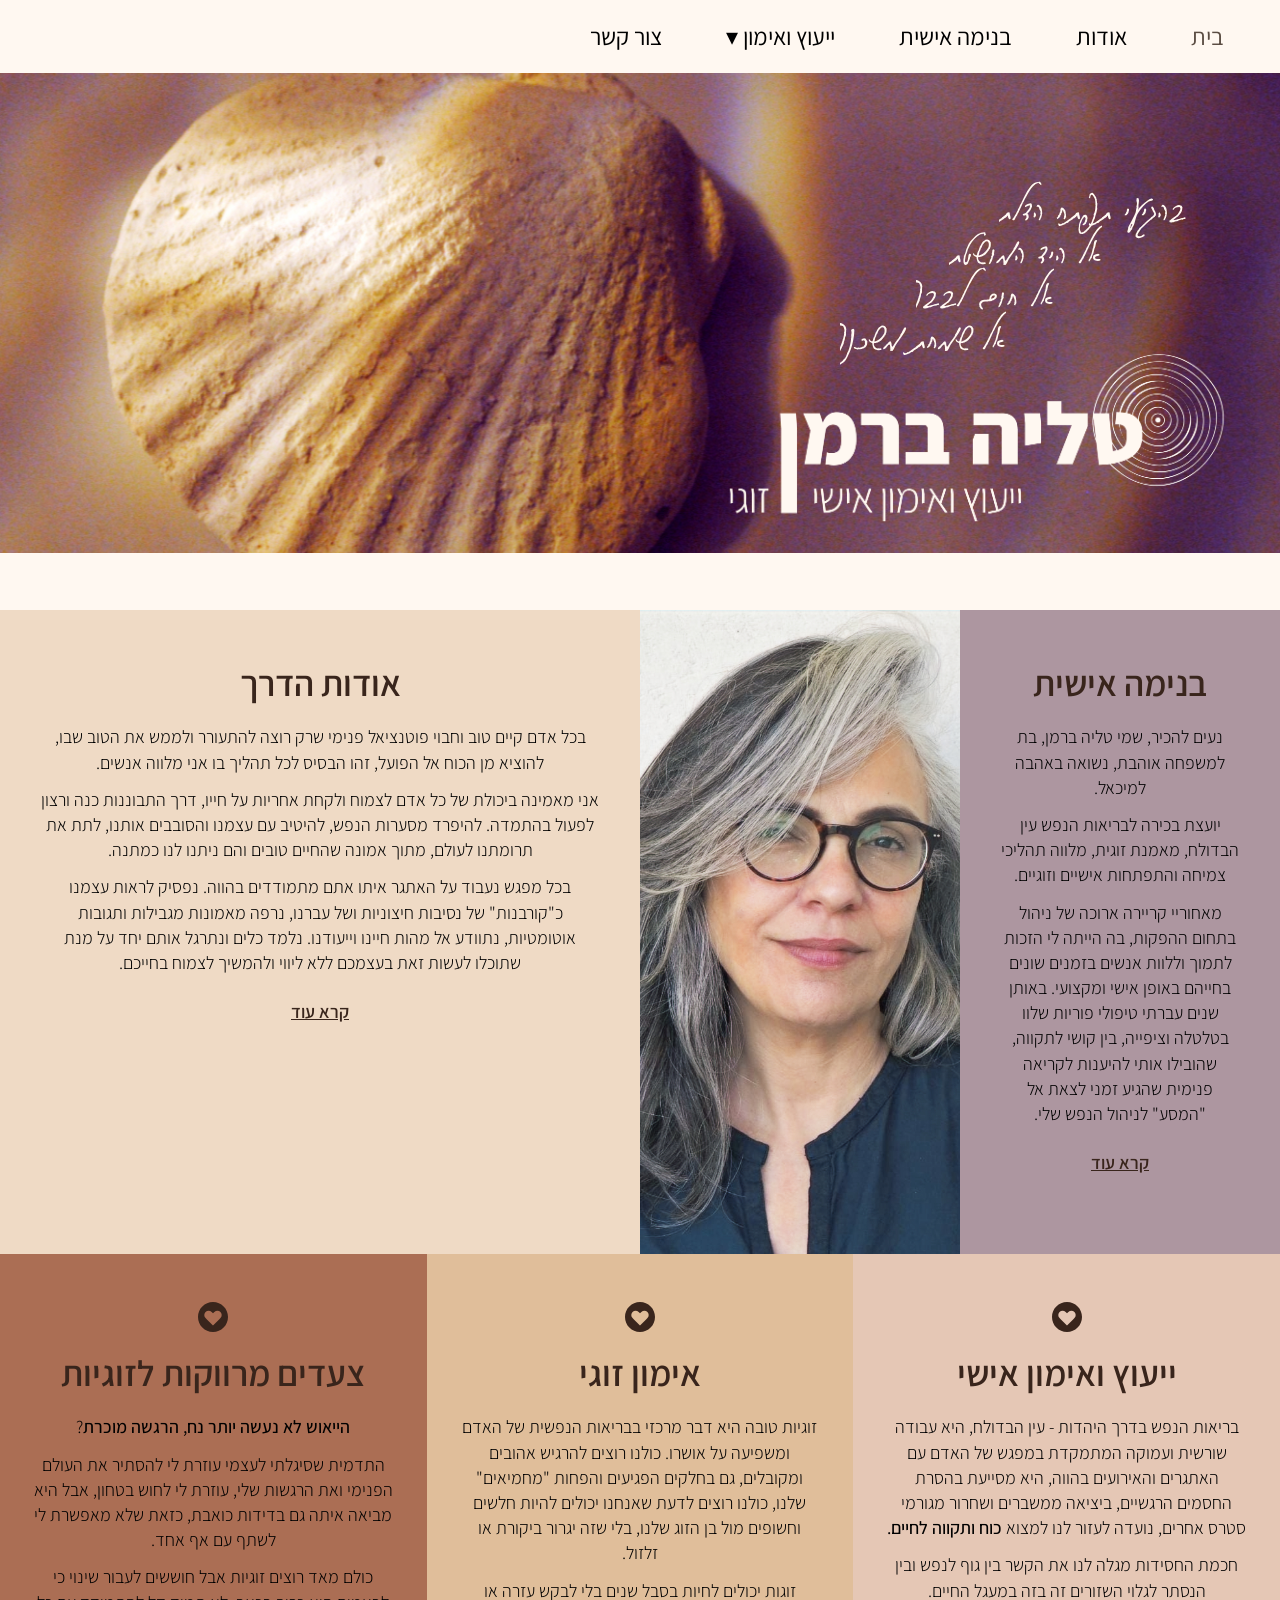
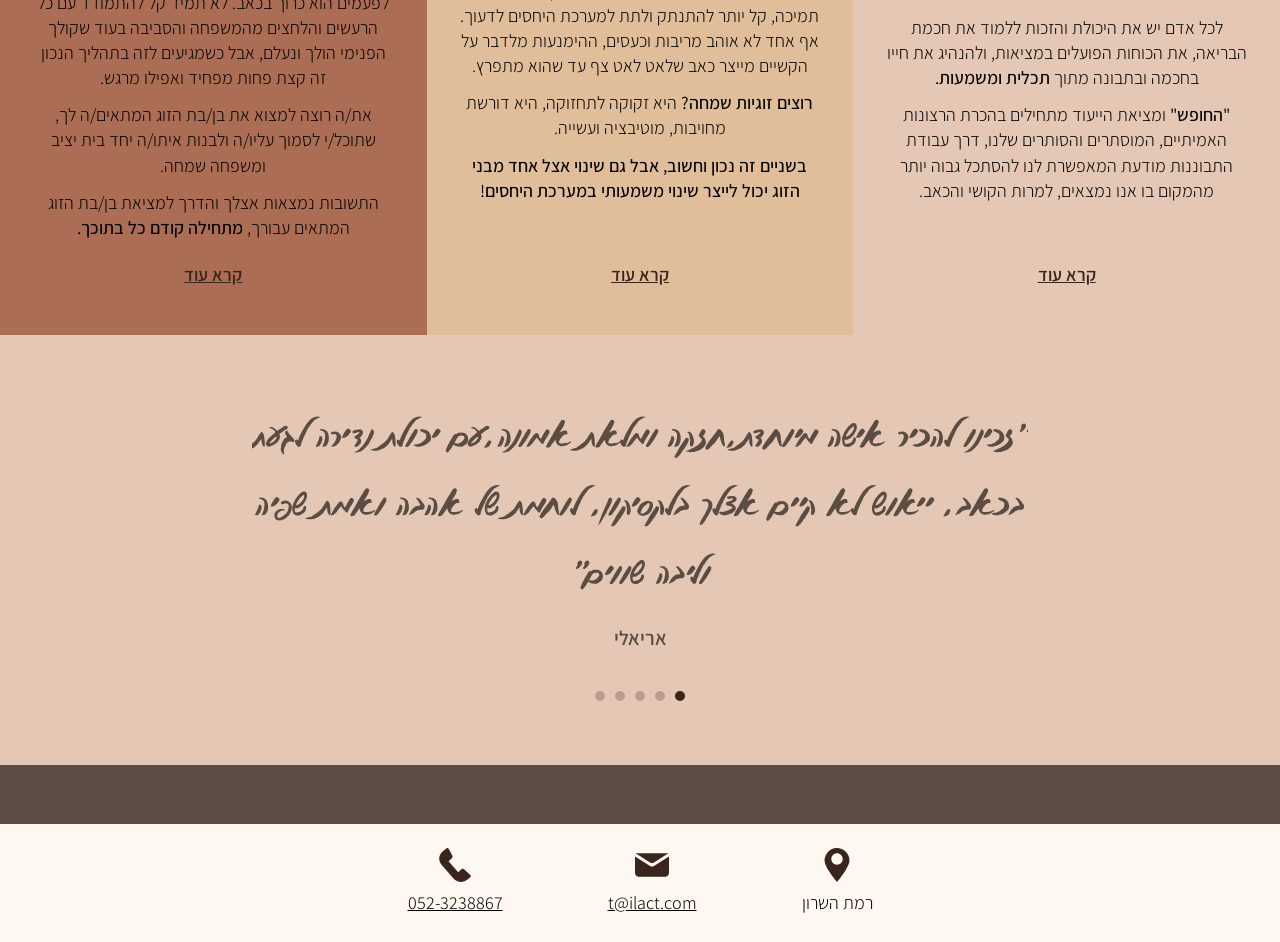
==== commit 74ddfbf5: "fix: home page parity — body copy, contact nav item, testimonials in real Adler Findings from a Rang" ====
--- a/index.html
+++ b/index.html
@@ -24,6 +24,7 @@
           <li><a href="/מרווקות-לזוגיות/">מרווקות לזוגיות</a></li>
         </ul>
       </li>
+      <li><a href="/#contact">צור קשר</a></li>
     </ul>
   </div>
 </nav>
@@ -96,23 +97,23 @@
   <section class="testimonials">
     <div class="testimonials-track">
       <div class="testimonial-slide active">
-        <blockquote>"זכינו להכיר אישה מיוחדת,חזקה ומלאת אמונה,עם יכולת נדירה לגעת בכאב, ייאוש לא קיים אצלך בלקסיקון, לוחמת של אהבה ואמת שפיה וליבה שווים"</blockquote>
+        <blockquote><img src="/images/cursive/testimonial-1.svg" alt="&quot;זכינו להכיר אישה מיוחדת,חזקה ומלאת אמונה,עם יכולת נדירה לגעת בכאב, ייאוש לא קיים אצלך בלקסיקון, לוחמת של אהבה ואמת שפיה וליבה שווים&quot;"></blockquote>
         <cite>אריאלי</cite>
       </div>
       <div class="testimonial-slide">
-        <blockquote>"תודה על אוזן קשבת, למדתי איתך וממך הרבה על עצמי, אני מאוד מעריכה אותך על האמת הפשוטה והכנות שבך"</blockquote>
+        <blockquote><img src="/images/cursive/testimonial-2.svg" alt="&quot;תודה על אוזן קשבת, למדתי איתך וממך הרבה על עצמי, אני מאוד מעריכה אותך על האמת הפשוטה והכנות שבך&quot;"></blockquote>
         <cite>ענבר</cite>
       </div>
       <div class="testimonial-slide">
-        <blockquote>"טליה השיחות שלנו תמיד עושות רק טוב, אני רוצה להגיד תודה על התמיכה הרגשית והרוחנית, על הדרך שעברתי , בשבילי זה היה בום (כמו שהילי אומרת)"</blockquote>
+        <blockquote><img src="/images/cursive/testimonial-3.svg" alt="&quot;טליה השיחות שלנו תמיד עושות רק טוב, אני רוצה להגיד תודה על התמיכה הרגשית והרוחנית, על הדרך שעברתי , בשבילי זה היה בום (כמו שהילי אומרת)&quot;"></blockquote>
         <cite>שרון</cite>
       </div>
       <div class="testimonial-slide">
-        <blockquote>"בהמלצת חבר הגעתי סקפטי לגמרי, לא היה פשוט עבורי להיפתח אבל הופתעתי מהאמון שנתתי בך, תודה על הסבלנות."</blockquote>
+        <blockquote><img src="/images/cursive/testimonial-4.svg" alt="&quot;בהמלצת חבר הגעתי סקפטי לגמרי, לא היה פשוט עבורי להיפתח אבל הופתעתי מהאמון שנתתי בך, תודה על הסבלנות.&quot;"></blockquote>
         <cite>חגי</cite>
       </div>
       <div class="testimonial-slide">
-        <blockquote>"הגעתי אלייך אחרי משבר בזוגיות, מצאתי את עצמי יושבת ובוכה, עם כאב פנימי ובלבול גדול. הושטת לי יד ומשכת אותי למעלה, מכל מפגש יצאתי חזקה יותר ומלאת תקווה. תודה לך טליה אהובה, אין לי ספק שזאת המתנה הכי טובה שיכלתי לתת לעצמי לגיל 38"</blockquote>
+        <blockquote><img src="/images/cursive/testimonial-5.svg" alt="&quot;הגעתי אלייך אחרי משבר בזוגיות, מצאתי את עצמי יושבת ובוכה, עם כאב פנימי ובלבול גדול. הושטת לי יד ומשכת אותי למעלה, מכל מפגש יצאתי חזקה יותר ומלאת תקווה. תודה לך טליה אהובה, אין לי ספק שזאת המתנה הכי טובה שיכלתי לתת לעצמי לגיל 38&quot;"></blockquote>
         <cite>אפרת</cite>
       </div>
     </div>
@@ -139,7 +140,7 @@
 
 </main>
 
-<footer class="site-footer">
+<footer class="site-footer" id="contact">
   <div class="container">
     <div class="footer-contact">
       <span class="footer-item">
--- a/css/style.css
+++ b/css/style.css
@@ -632,7 +632,7 @@
   color: #39251C;
 }
 
-.service-col p { font-size: 17px; margin-bottom: 12px; }
+.service-col p { font-size: 18px; margin-bottom: 12px; }
 
 /* 3-column service cards */
 .services-row2 {
@@ -667,7 +667,9 @@
   margin-bottom: 16px;
 }
 
-.service-card p { font-size: 17px; margin-bottom: 12px; }
+/* the card's own colour is inherited by its heading and CTA, but live sets this
+   body copy black rather than the card's #39251C */
+.service-card p { font-size: 18px; margin-bottom: 12px; color: #000; }
 
 .service-card .read-more { margin-top: auto; }
 
@@ -700,7 +702,7 @@
 
 .testimonials-track {
   position: relative;
-  max-width: 700px;
+  max-width: 926px;   /* live's widest blockquote column — the אפרת quote's artwork is 923.9px */
   margin: 0 auto;
   width: 100%;
   min-height: 260px;
@@ -728,19 +730,25 @@
   transform: translate(-100%, -50%);
 }
 
+/* the quote is an Adler SVG (see images/cursive/) — live sets these in Adler at
+   50px, which we can't self-host, so the artwork carries the type */
 .testimonial-slide blockquote {
-  font-family: 'GveretLevin', cursive;
-  font-weight: bold;
-  font-size: 26px;
-  line-height: 1.6;
-  margin-bottom: 24px;
-  color: #5B4D43;
+  margin: 0 0 24px;
+  line-height: 0;
+}
+
+.testimonial-slide blockquote img {
+  display: block;
+  margin: 0 auto;
+  max-width: 100%;
+  height: auto;
 }
 
 .testimonial-slide cite {
   font-style: normal;
   font-weight: 600;
-  font-size: 18px;
+  font-size: 20px;
+  color: #5B4D43;
 }
 
 .testimonial-dots {
@@ -864,5 +872,5 @@
   .home-hero-banner { height: 280px; }
   /* the poem is fixed-size artwork now, so scale the whole staircase down */
   .home-poem { top: 12px; right: 12px; transform: scale(0.42); transform-origin: top right; }
-  .testimonial-slide blockquote { font-size: 20px; }
-}
+  /* the quote is fixed-size artwork now; it scales via max-width */
+}
